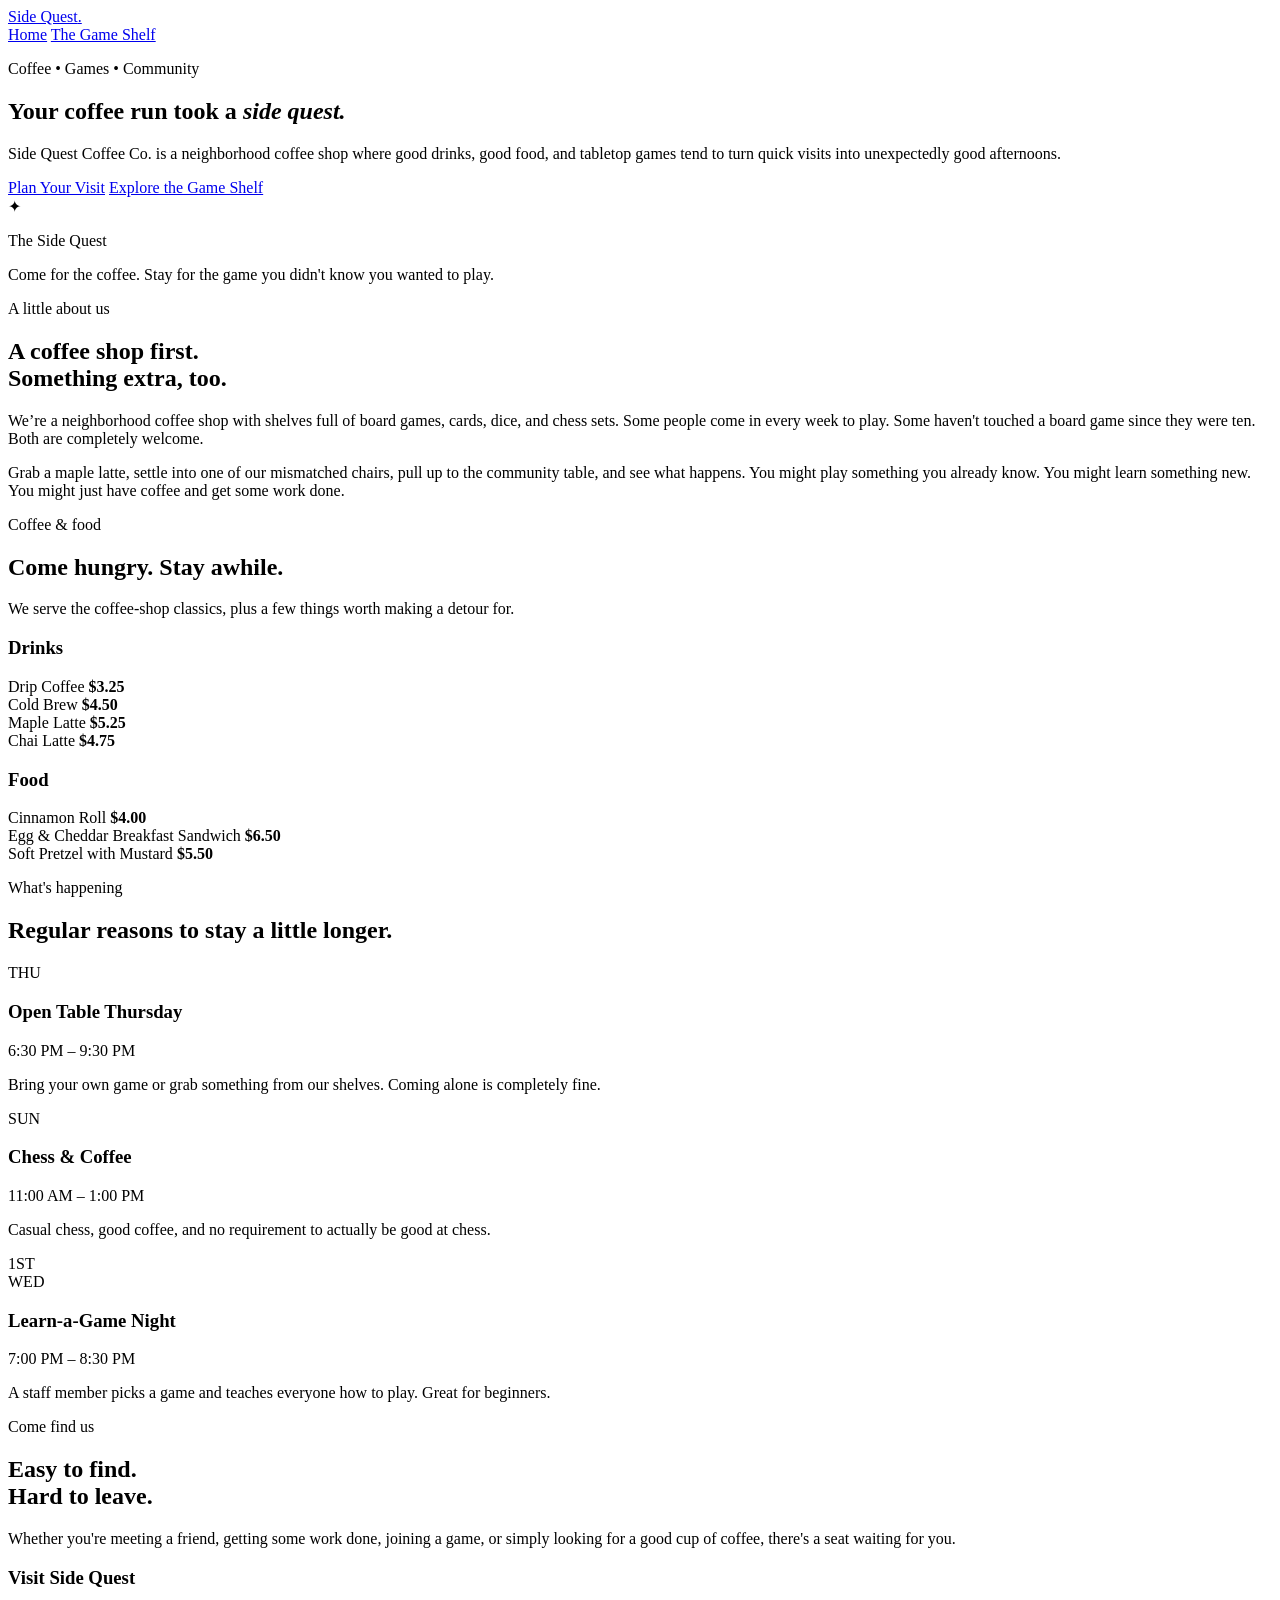
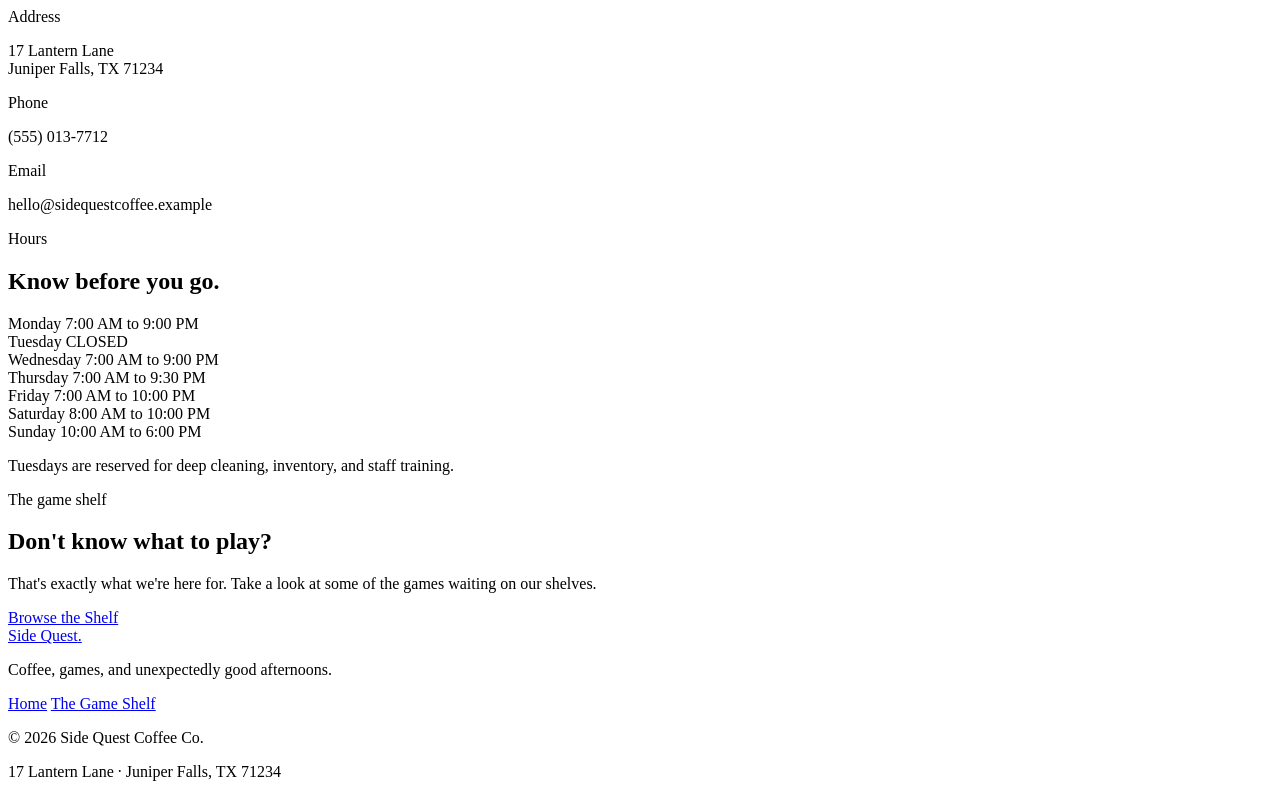
==== index.html @ e9220dfe "Create index.html" ====
<!DOCTYPE html>
<html lang="en">
<head>
    <meta charset="UTF-8">
    <meta name="viewport" content="width=device-width, initial-scale=1.0">
    <title>Side Quest Coffee Co. | Coffee, Games & Good Company</title>
    <link rel="stylesheet" href="style.css">
</head>

<body>

    <header class="site-header">
        <div class="nav-container">
            <a href="index.html" class="logo">Side Quest<span>.</span></a>

            <nav aria-label="Main navigation">
                <a href="index.html" class="active">Home</a>
                <a href="games.html">The Game Shelf</a>
            </nav>
        </div>
    </header>

    <main>

        <!-- Hero -->
        <section class="hero">
            <div class="hero-content">
                <p class="eyebrow">Coffee • Games • Community</p>

                <h1>Your coffee run took a <em>side quest.</em></h1>

                <p class="hero-text">
                    Side Quest Coffee Co. is a neighborhood coffee shop where
                    good drinks, good food, and tabletop games tend to turn
                    quick visits into unexpectedly good afternoons.
                </p>

                <div class="hero-buttons">
                    <a href="#visit" class="button button-primary">Plan Your Visit</a>
                    <a href="games.html" class="button button-secondary">Explore the Game Shelf</a>
                </div>
            </div>

            <div class="hero-card">
                <div class="dice-symbol">✦</div>
                <p class="card-label">The Side Quest</p>
                <p>
                    Come for the coffee. Stay for the game you didn't know
                    you wanted to play.
                </p>
            </div>
        </section>


        <!-- About -->
        <section class="section about">
            <div class="section-heading">
                <p class="eyebrow">A little about us</p>
                <h2>A coffee shop first.<br>Something extra, too.</h2>
            </div>

            <div class="about-content">
                <p>
                    We’re a neighborhood coffee shop with shelves full of
                    board games, cards, dice, and chess sets. Some people come
                    in every week to play. Some haven't touched a board game
                    since they were ten. Both are completely welcome.
                </p>

                <p>
                    Grab a maple latte, settle into one of our mismatched
                    chairs, pull up to the community table, and see what
                    happens. You might play something you already know. You
                    might learn something new. You might just have coffee and
                    get some work done.
                </p>
            </div>
        </section>


        <!-- Menu -->
        <section class="section menu-section">
            <div class="section-heading centered">
                <p class="eyebrow">Coffee & food</p>
                <h2>Come hungry. Stay awhile.</h2>
                <p>
                    We serve the coffee-shop classics, plus a few things worth
                    making a detour for.
                </p>
            </div>

            <div class="menu-grid">

                <div class="menu-card">
                    <h3>Drinks</h3>

                    <div class="menu-item">
                        <span>Drip Coffee</span>
                        <strong>$3.25</strong>
                    </div>

                    <div class="menu-item">
                        <span>Cold Brew</span>
                        <strong>$4.50</strong>
                    </div>

                    <div class="menu-item">
                        <span>Maple Latte</span>
                        <strong>$5.25</strong>
                    </div>

                    <div class="menu-item">
                        <span>Chai Latte</span>
                        <strong>$4.75</strong>
                    </div>
                </div>

                <div class="menu-card">
                    <h3>Food</h3>

                    <div class="menu-item">
                        <span>Cinnamon Roll</span>
                        <strong>$4.00</strong>
                    </div>

                    <div class="menu-item">
                        <span>Egg & Cheddar Breakfast Sandwich</span>
                        <strong>$6.50</strong>
                    </div>

                    <div class="menu-item">
                        <span>Soft Pretzel with Mustard</span>
                        <strong>$5.50</strong>
                    </div>
                </div>

            </div>
        </section>


        <!-- Events -->
        <section class="section events-section">
            <div class="section-heading">
                <p class="eyebrow">What's happening</p>
                <h2>Regular reasons to stay a little longer.</h2>
            </div>

            <div class="events-grid">

                <article class="event-card">
                    <div class="event-day">THU</div>

                    <div class="event-info">
                        <h3>Open Table Thursday</h3>
                        <p class="event-time">6:30 PM – 9:30 PM</p>
                        <p>
                            Bring your own game or grab something from our
                            shelves. Coming alone is completely fine.
                        </p>
                    </div>
                </article>

                <article class="event-card">
                    <div class="event-day">SUN</div>

                    <div class="event-info">
                        <h3>Chess & Coffee</h3>
                        <p class="event-time">11:00 AM – 1:00 PM</p>
                        <p>
                            Casual chess, good coffee, and no requirement to
                            actually be good at chess.
                        </p>
                    </div>
                </article>

                <article class="event-card">
                    <div class="event-day">1ST<br>WED</div>

                    <div class="event-info">
                        <h3>Learn-a-Game Night</h3>
                        <p class="event-time">7:00 PM – 8:30 PM</p>
                        <p>
                            A staff member picks a game and teaches everyone
                            how to play. Great for beginners.
                        </p>
                    </div>
                </article>

            </div>
        </section>


        <!-- Visit -->
        <section class="visit-section" id="visit">
            <div class="visit-container">

                <div class="visit-intro">
                    <p class="eyebrow">Come find us</p>
                    <h2>Easy to find.<br>Hard to leave.</h2>

                    <p>
                        Whether you're meeting a friend, getting some work
                        done, joining a game, or simply looking for a good cup
                        of coffee, there's a seat waiting for you.
                    </p>
                </div>

                <div class="contact-card">
                    <h3>Visit Side Quest</h3>

                    <div class="contact-detail">
                        <span class="detail-label">Address</span>
                        <p>17 Lantern Lane<br>Juniper Falls, TX 71234</p>
                    </div>

                    <div class="contact-detail">
                        <span class="detail-label">Phone</span>
                        <p>(555) 013-7712</p>
                    </div>

                    <div class="contact-detail">
                        <span class="detail-label">Email</span>
                        <p>hello@sidequestcoffee.example</p>
                    </div>
                </div>

            </div>
        </section>


        <!-- Hours -->
        <section class="section hours-section">
            <div class="section-heading centered">
                <p class="eyebrow">Hours</p>
                <h2>Know before you go.</h2>
            </div>

            <div class="hours-card">

                <div class="hours-row">
                    <span>Monday</span>
                    <span>7:00 AM to 9:00 PM</span>
                </div>

                <div class="hours-row closed">
                    <span>Tuesday</span>
                    <span>CLOSED</span>
                </div>

                <div class="hours-row">
                    <span>Wednesday</span>
                    <span>7:00 AM to 9:00 PM</span>
                </div>

                <div class="hours-row">
                    <span>Thursday</span>
                    <span>7:00 AM to 9:30 PM</span>
                </div>

                <div class="hours-row">
                    <span>Friday</span>
                    <span>7:00 AM to 10:00 PM</span>
                </div>

                <div class="hours-row">
                    <span>Saturday</span>
                    <span>8:00 AM to 10:00 PM</span>
                </div>

                <div class="hours-row">
                    <span>Sunday</span>
                    <span>10:00 AM to 6:00 PM</span>
                </div>

            </div>

            <p class="hours-note">
                Tuesdays are reserved for deep cleaning, inventory, and staff training.
            </p>
        </section>


        <!-- Game Shelf CTA -->
        <section class="game-cta">
            <div>
                <p class="eyebrow">The game shelf</p>
                <h2>Don't know what to play?</h2>
                <p>
                    That's exactly what we're here for. Take a look at some
                    of the games waiting on our shelves.
                </p>
            </div>

            <a href="games.html" class="button button-light">Browse the Shelf</a>
        </section>

    </main>


    <footer class="site-footer">
        <div class="footer-container">
            <div>
                <a href="index.html" class="footer-logo">Side Quest<span>.</span></a>
                <p>Coffee, games, and unexpectedly good afternoons.</p>
            </div>

            <div class="footer-nav">
                <a href="index.html">Home</a>
                <a href="games.html">The Game Shelf</a>
            </div>
        </div>

        <div class="footer-bottom">
            <p>© 2026 Side Quest Coffee Co.</p>
            <p>17 Lantern Lane · Juniper Falls, TX 71234</p>
        </div>
    </footer>

</body>
</html>
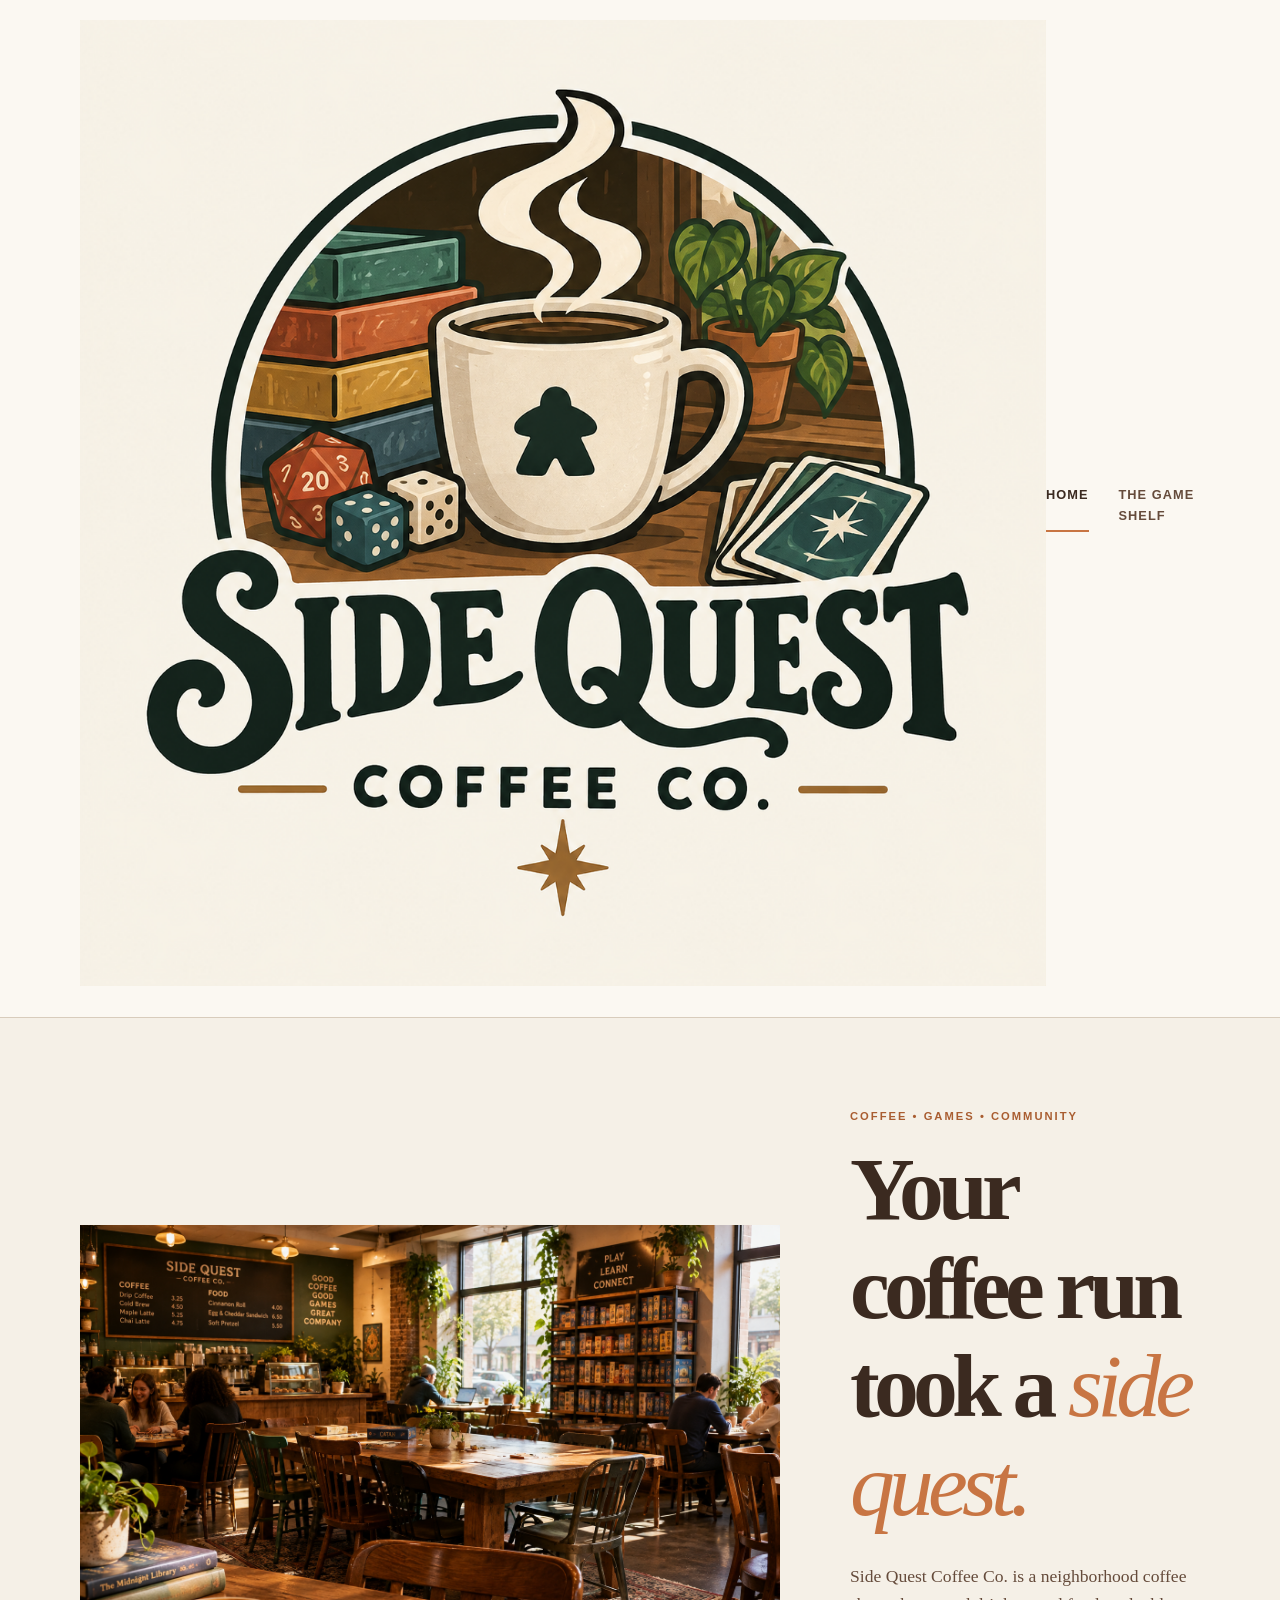
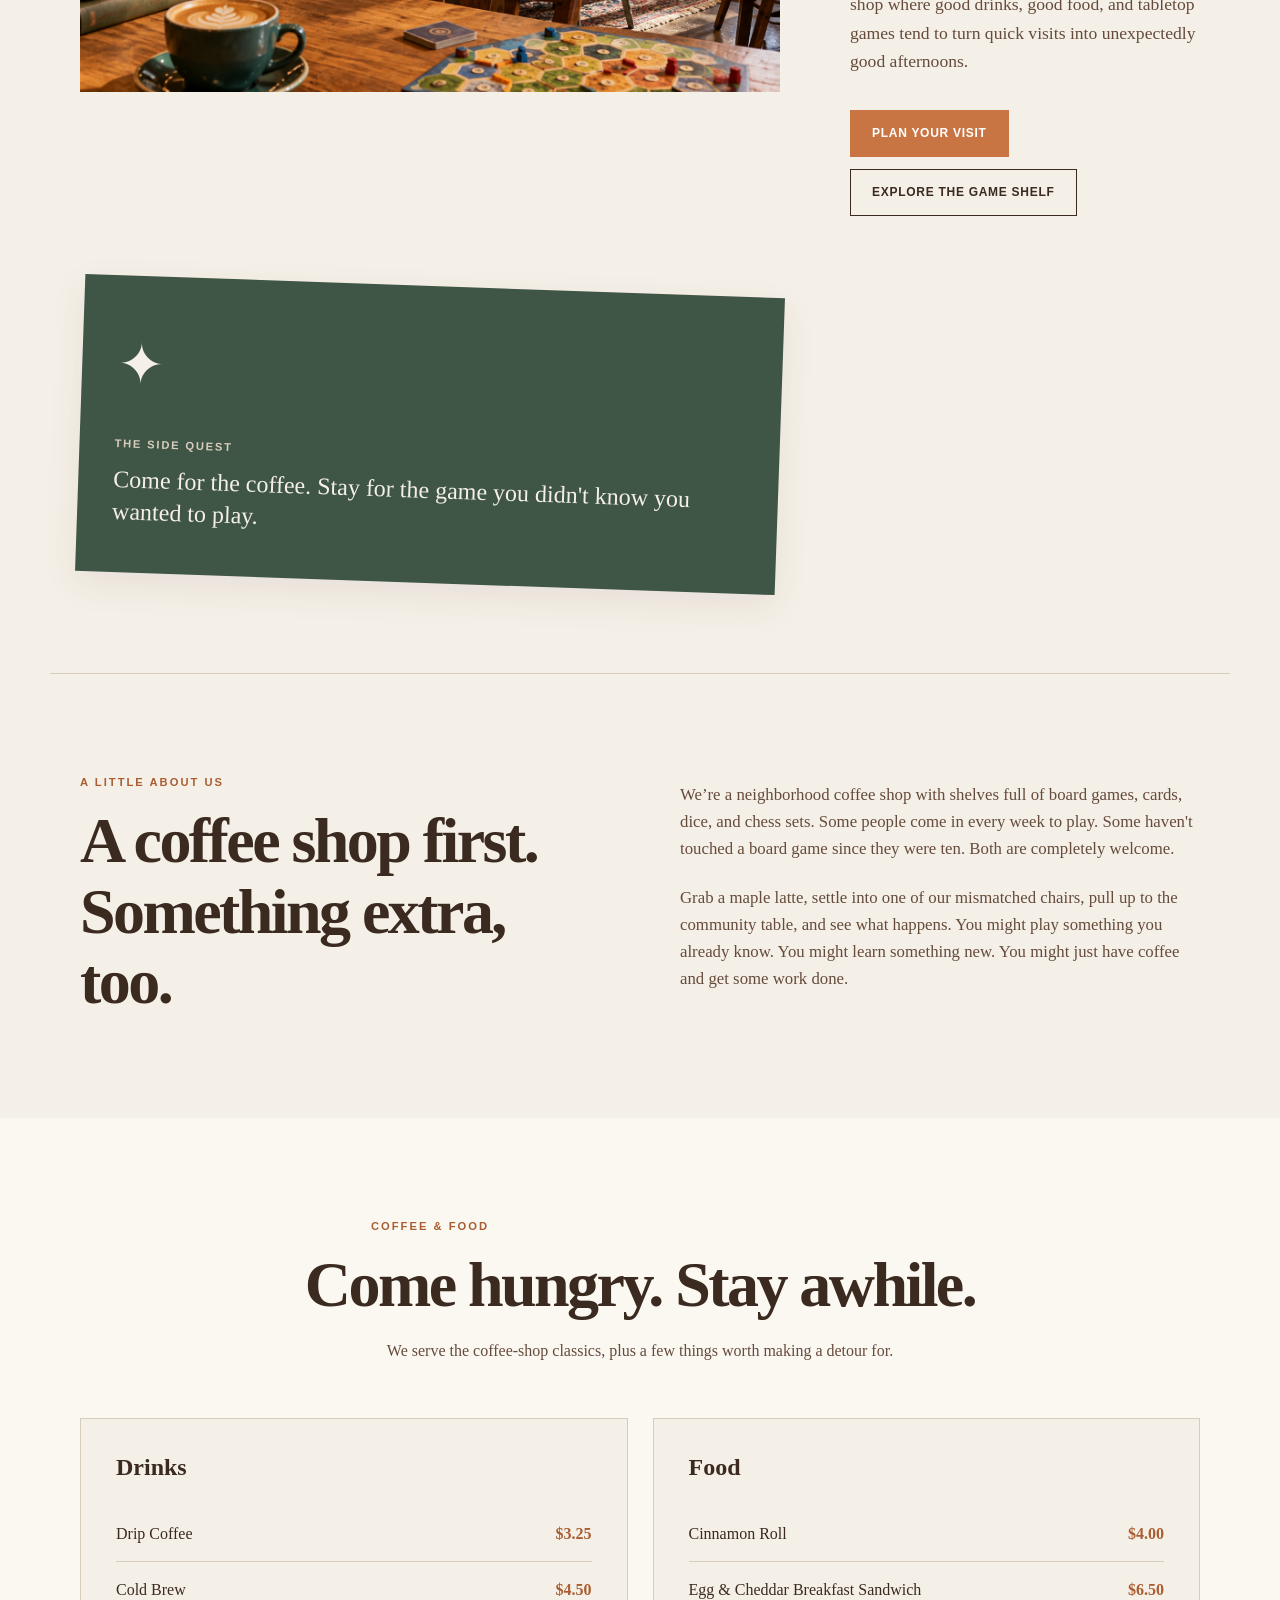
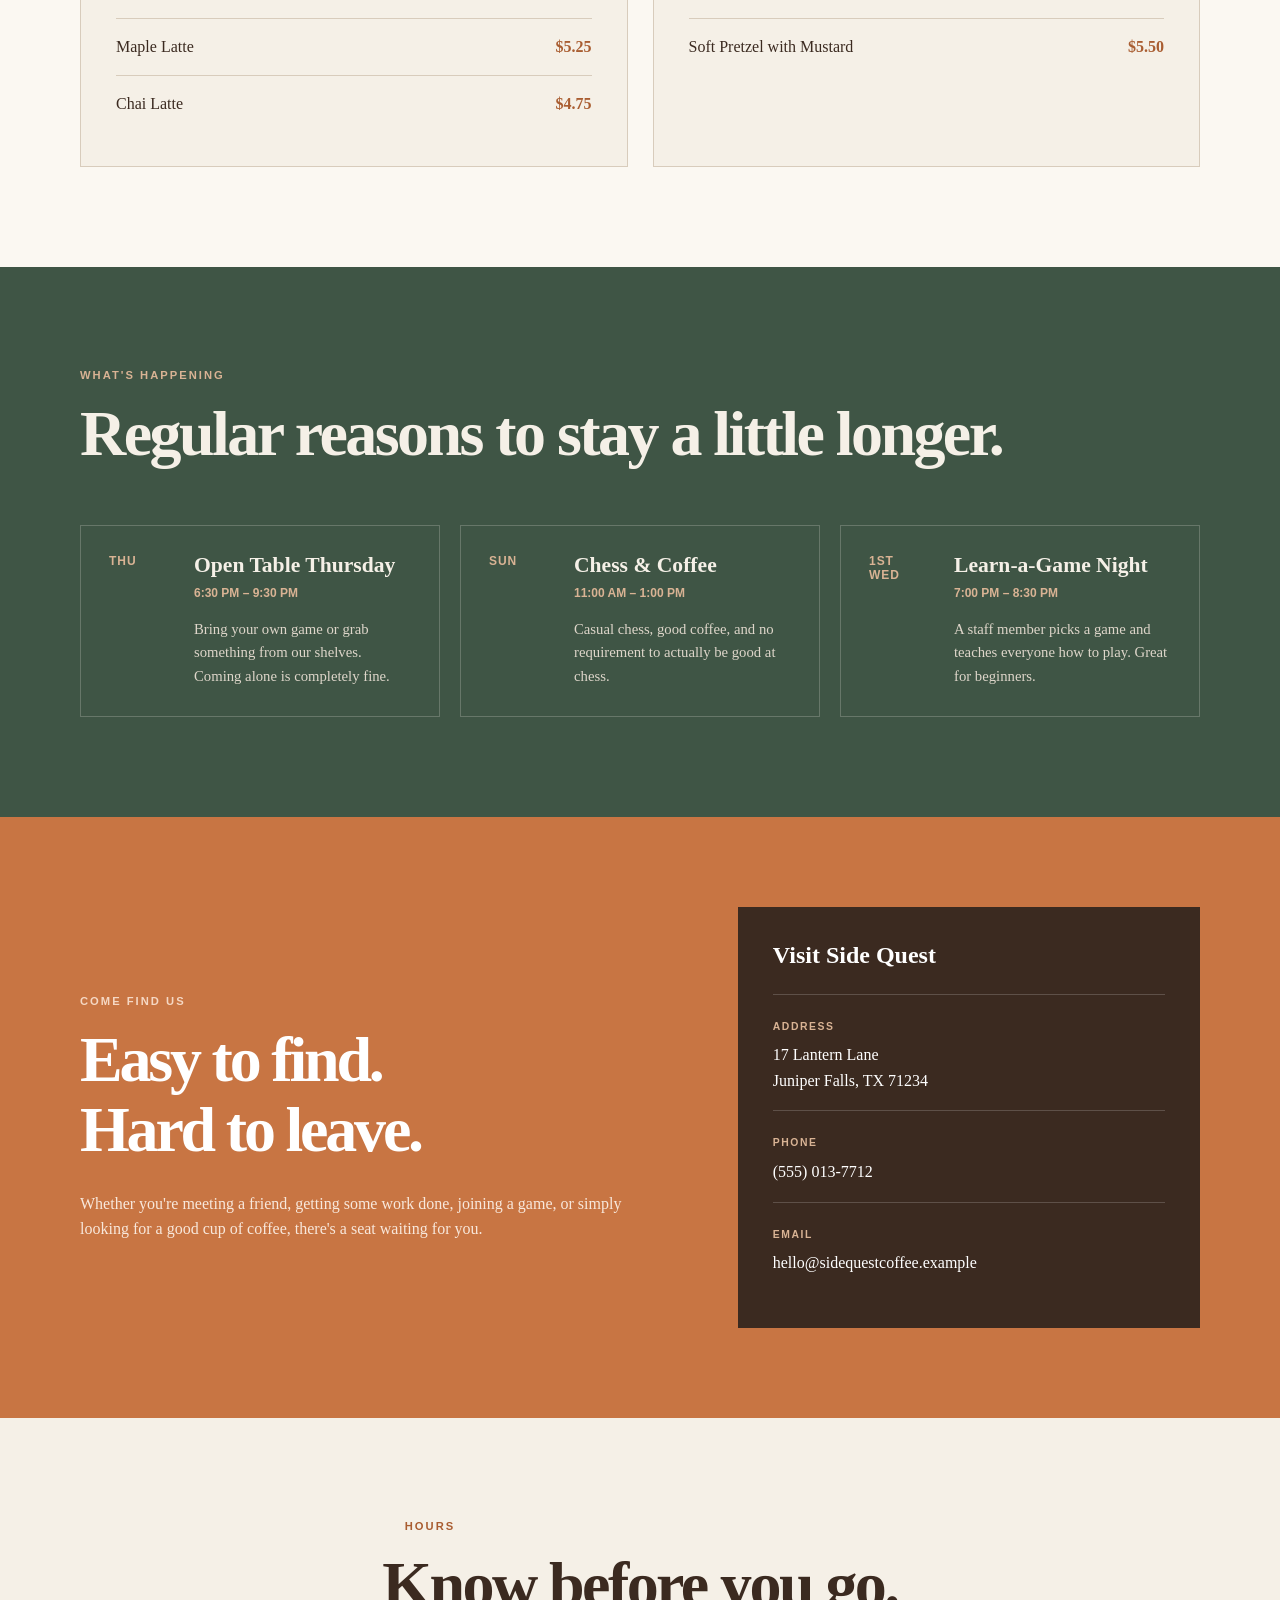
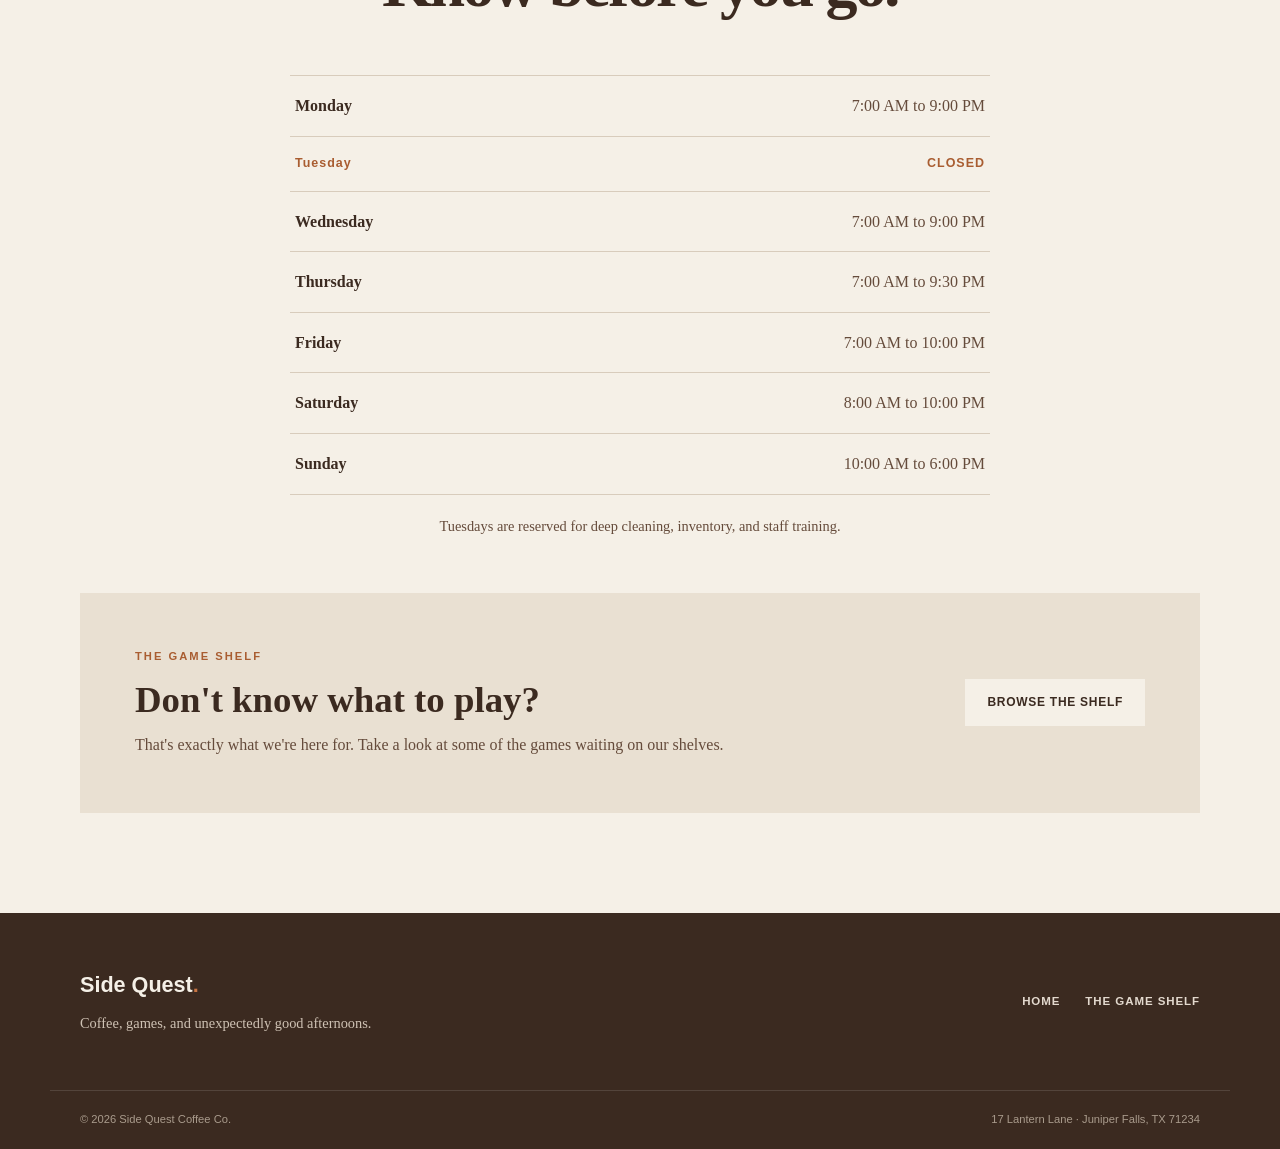
==== commit 54280f46: "Update index.html" ====
--- a/index.html
+++ b/index.html
@@ -11,7 +11,9 @@
 
     <header class="site-header">
         <div class="nav-container">
-            <a href="index.html" class="logo">Side Quest<span>.</span></a>
+            <a href="index.html" class="logo">
+    <img src="images/logo.png" alt="Side Quest Coffee Co. logo">
+            </a>
 
             <nav aria-label="Main navigation">
                 <a href="index.html" class="active">Home</a>
@@ -24,6 +26,10 @@
 
         <!-- Hero -->
         <section class="hero">
+            <div class="hero-image">
+        <img src="images/secod-image.png" alt="Interior of Side Quest Coffee Co. with coffee, tabletop games, plants, and a community table">
+            </div>
+            
             <div class="hero-content">
                 <p class="eyebrow">Coffee • Games • Community</p>
 
--- a/style.css
+++ b/style.css
@@ -0,0 +1,897 @@
+/* =========================================
+   SIDE QUEST COFFEE CO.
+   Shared Stylesheet
+   ========================================= */
+
+
+/* ---------- Base ---------- */
+
+:root {
+    --cream: #f5f0e7;
+    --cream-dark: #e9e0d2;
+    --paper: #fbf8f2;
+    --brown: #3b2a20;
+    --brown-light: #654b3b;
+    --green: #3f5545;
+    --green-dark: #2e4033;
+    --orange: #c87543;
+    --orange-dark: #a95d31;
+    --white: #ffffff;
+    --border: #d8ccbc;
+    --shadow: 0 12px 35px rgba(59, 42, 32, 0.08);
+}
+
+* {
+    box-sizing: border-box;
+    margin: 0;
+    padding: 0;
+}
+
+html {
+    scroll-behavior: smooth;
+}
+
+body {
+    background: var(--cream);
+    color: var(--brown);
+    font-family: Georgia, "Times New Roman", serif;
+    line-height: 1.6;
+}
+
+a {
+    color: inherit;
+    text-decoration: none;
+}
+
+img {
+    max-width: 100%;
+}
+
+h1,
+h2,
+h3 {
+    line-height: 1.1;
+}
+
+p {
+    max-width: 700px;
+}
+
+
+/* ---------- Header ---------- */
+
+.site-header {
+    background: var(--paper);
+    border-bottom: 1px solid var(--border);
+    position: relative;
+    z-index: 10;
+}
+
+.nav-container {
+    max-width: 1180px;
+    margin: 0 auto;
+    padding: 20px 30px;
+
+    display: flex;
+    justify-content: space-between;
+    align-items: center;
+}
+
+.logo {
+    font-family: Arial, Helvetica, sans-serif;
+    font-size: 1.45rem;
+    font-weight: 800;
+    letter-spacing: -0.04em;
+}
+
+.logo span,
+.footer-logo span {
+    color: var(--orange);
+}
+
+nav {
+    display: flex;
+    gap: 30px;
+}
+
+nav a {
+    font-family: Arial, Helvetica, sans-serif;
+    font-size: 0.8rem;
+    font-weight: 700;
+    letter-spacing: 0.08em;
+    text-transform: uppercase;
+    color: var(--brown-light);
+    padding-bottom: 4px;
+    border-bottom: 2px solid transparent;
+    transition: 0.2s ease;
+}
+
+nav a:hover,
+nav a.active {
+    color: var(--brown);
+    border-bottom-color: var(--orange);
+}
+
+
+/* ---------- General ---------- */
+
+.section {
+    max-width: 1180px;
+    margin: 0 auto;
+    padding: 100px 30px;
+}
+
+.eyebrow {
+    color: var(--orange-dark);
+    font-family: Arial, Helvetica, sans-serif;
+    font-size: 0.7rem;
+    font-weight: 800;
+    letter-spacing: 0.18em;
+    text-transform: uppercase;
+    margin-bottom: 14px;
+}
+
+.section-heading h2 {
+    font-size: clamp(2.2rem, 5vw, 4rem);
+    letter-spacing: -0.04em;
+}
+
+.section-heading.centered {
+    text-align: center;
+}
+
+.section-heading.centered > p:last-child {
+    margin: 18px auto 0;
+    color: var(--brown-light);
+}
+
+.button {
+    display: inline-block;
+    padding: 13px 21px;
+    border: 1px solid transparent;
+
+    font-family: Arial, Helvetica, sans-serif;
+    font-size: 0.75rem;
+    font-weight: 800;
+    letter-spacing: 0.06em;
+    text-transform: uppercase;
+
+    transition: 0.2s ease;
+}
+
+.button-primary {
+    background: var(--orange);
+    color: var(--white);
+}
+
+.button-primary:hover {
+    background: var(--orange-dark);
+    transform: translateY(-2px);
+}
+
+.button-secondary {
+    border-color: var(--brown);
+    background: transparent;
+}
+
+.button-secondary:hover {
+    background: var(--brown);
+    color: var(--white);
+}
+
+.button-light {
+    background: var(--cream);
+    color: var(--brown);
+}
+
+.button-light:hover {
+    background: var(--white);
+    transform: translateY(-2px);
+}
+
+
+/* ---------- Home Hero ---------- */
+
+.hero {
+    min-height: 650px;
+    padding: 90px 30px;
+
+    display: grid;
+    grid-template-columns: minmax(0, 1.5fr) minmax(280px, 0.75fr);
+    gap: 70px;
+    align-items: center;
+
+    max-width: 1180px;
+    margin: 0 auto;
+}
+
+.hero-content h1 {
+    max-width: 800px;
+    font-size: clamp(3.4rem, 7vw, 6.8rem);
+    letter-spacing: -0.065em;
+}
+
+.hero-content h1 em {
+    color: var(--orange);
+    font-weight: normal;
+}
+
+.hero-text {
+    margin-top: 28px;
+    max-width: 650px;
+    color: var(--brown-light);
+    font-size: 1.1rem;
+}
+
+.hero-buttons {
+    display: flex;
+    flex-wrap: wrap;
+    gap: 12px;
+    margin-top: 35px;
+}
+
+.hero-card {
+    padding: 45px 35px;
+    background: var(--green);
+    color: var(--cream);
+
+    box-shadow: var(--shadow);
+    transform: rotate(2deg);
+}
+
+.dice-symbol {
+    font-size: 3.5rem;
+    margin-bottom: 25px;
+}
+
+.card-label {
+    color: #d8cdbd;
+    font-family: Arial, Helvetica, sans-serif;
+    font-size: 0.7rem;
+    font-weight: 800;
+    letter-spacing: 0.16em;
+    text-transform: uppercase;
+    margin-bottom: 10px;
+}
+
+.hero-card p:last-child {
+    font-size: 1.5rem;
+    line-height: 1.35;
+}
+
+
+/* ---------- About ---------- */
+
+.about {
+    display: grid;
+    grid-template-columns: 1fr 1fr;
+    gap: 80px;
+    align-items: start;
+    border-top: 1px solid var(--border);
+}
+
+.about-content {
+    padding-top: 8px;
+}
+
+.about-content p {
+    color: var(--brown-light);
+    font-size: 1.05rem;
+}
+
+.about-content p + p {
+    margin-top: 22px;
+}
+
+
+/* ---------- Menu ---------- */
+
+.menu-section {
+    max-width: none;
+    background: var(--paper);
+}
+
+.menu-section > * {
+    max-width: 1120px;
+    margin-left: auto;
+    margin-right: auto;
+}
+
+.menu-grid {
+    display: grid;
+    grid-template-columns: repeat(2, 1fr);
+    gap: 25px;
+    margin-top: 55px;
+}
+
+.menu-card {
+    padding: 35px;
+    border: 1px solid var(--border);
+    background: var(--cream);
+}
+
+.menu-card h3 {
+    font-size: 1.5rem;
+    margin-bottom: 25px;
+}
+
+.menu-item {
+    display: flex;
+    justify-content: space-between;
+    gap: 20px;
+    padding: 15px 0;
+    border-bottom: 1px solid var(--border);
+}
+
+.menu-item:last-child {
+    border-bottom: 0;
+}
+
+.menu-item strong {
+    white-space: nowrap;
+    color: var(--orange-dark);
+}
+
+
+/* ---------- Events ---------- */
+
+.events-section {
+    max-width: none;
+    background: var(--green);
+    color: var(--cream);
+
+    display: block;
+}
+
+.events-section .section-heading,
+.events-grid {
+    max-width: 1120px;
+    margin-left: auto;
+    margin-right: auto;
+}
+
+.events-section .eyebrow {
+    color: #d9b394;
+}
+
+.events-grid {
+    display: grid;
+    grid-template-columns: repeat(3, 1fr);
+    gap: 20px;
+    margin-top: 55px;
+}
+
+.event-card {
+    display: grid;
+    grid-template-columns: 65px 1fr;
+    gap: 20px;
+
+    padding: 28px;
+    border: 1px solid rgba(245, 240, 231, 0.22);
+}
+
+.event-day {
+    color: #d9b394;
+    font-family: Arial, Helvetica, sans-serif;
+    font-size: 0.75rem;
+    font-weight: 800;
+    letter-spacing: 0.08em;
+    line-height: 1.2;
+}
+
+.event-info h3 {
+    font-size: 1.35rem;
+}
+
+.event-time {
+    margin-top: 7px;
+    color: #d9b394;
+    font-family: Arial, Helvetica, sans-serif;
+    font-size: 0.75rem;
+    font-weight: 700;
+}
+
+.event-info > p:last-child {
+    margin-top: 14px;
+    color: #ded6ca;
+    font-size: 0.92rem;
+}
+
+
+/* ---------- Visit ---------- */
+
+.visit-section {
+    background: var(--orange);
+    color: var(--white);
+}
+
+.visit-container {
+    max-width: 1180px;
+    margin: 0 auto;
+    padding: 90px 30px;
+
+    display: grid;
+    grid-template-columns: 1fr 0.8fr;
+    gap: 80px;
+    align-items: center;
+}
+
+.visit-intro .eyebrow {
+    color: #f5d8c4;
+}
+
+.visit-intro h2 {
+    font-size: clamp(2.5rem, 5vw, 4.5rem);
+    letter-spacing: -0.05em;
+}
+
+.visit-intro > p:last-child {
+    margin-top: 25px;
+    color: #f8e8dc;
+}
+
+.contact-card {
+    padding: 35px;
+    background: var(--brown);
+}
+
+.contact-card h3 {
+    margin-bottom: 25px;
+    font-size: 1.5rem;
+}
+
+.contact-detail {
+    padding: 17px 0;
+    border-top: 1px solid rgba(255, 255, 255, 0.18);
+}
+
+.detail-label {
+    color: #d9b394;
+    font-family: Arial, Helvetica, sans-serif;
+    font-size: 0.65rem;
+    font-weight: 800;
+    letter-spacing: 0.15em;
+    text-transform: uppercase;
+}
+
+.contact-detail p {
+    margin-top: 5px;
+}
+
+
+/* ---------- Hours ---------- */
+
+.hours-section {
+    padding-bottom: 55px;
+}
+
+.hours-card {
+    max-width: 700px;
+    margin: 55px auto 0;
+    border-top: 1px solid var(--border);
+}
+
+.hours-row {
+    display: flex;
+    justify-content: space-between;
+    gap: 20px;
+
+    padding: 17px 5px;
+    border-bottom: 1px solid var(--border);
+}
+
+.hours-row span:first-child {
+    font-weight: 700;
+}
+
+.hours-row span:last-child {
+    color: var(--brown-light);
+}
+
+.hours-row.closed span {
+    color: var(--orange-dark);
+    font-family: Arial, Helvetica, sans-serif;
+    font-size: 0.78rem;
+    font-weight: 800;
+    letter-spacing: 0.08em;
+}
+
+.hours-note {
+    margin: 20px auto 0;
+    text-align: center;
+    color: var(--brown-light);
+    font-size: 0.9rem;
+}
+
+
+/* ---------- Game CTA ---------- */
+
+.game-cta {
+    max-width: 1120px;
+    margin: 0 auto 100px;
+    padding: 55px;
+
+    display: flex;
+    justify-content: space-between;
+    align-items: center;
+    gap: 40px;
+
+    background: var(--cream-dark);
+}
+
+.game-cta h2 {
+    font-size: 2.3rem;
+    margin-bottom: 12px;
+}
+
+.game-cta p:last-child {
+    color: var(--brown-light);
+}
+
+
+/* ---------- Page Hero ---------- */
+
+.page-hero {
+    background: var(--green);
+    color: var(--cream);
+}
+
+.page-hero-content {
+    max-width: 1180px;
+    margin: 0 auto;
+    padding: 100px 30px 110px;
+}
+
+.page-hero .eyebrow {
+    color: #d9b394;
+}
+
+.page-hero h1 {
+    max-width: 900px;
+    font-size: clamp(3.5rem, 8vw, 7rem);
+    letter-spacing: -0.065em;
+}
+
+.page-hero-content > p:last-child {
+    max-width: 650px;
+    margin-top: 30px;
+    color: #ded6ca;
+    font-size: 1.05rem;
+}
+
+
+/* ---------- Shelf Intro ---------- */
+
+.shelf-intro {
+    display: grid;
+    grid-template-columns: 1fr 1fr;
+    gap: 80px;
+}
+
+.intro-copy {
+    color: var(--brown-light);
+    font-size: 1.05rem;
+}
+
+.intro-copy p + p {
+    margin-top: 20px;
+}
+
+
+/* ---------- Games ---------- */
+
+.games-section {
+    max-width: 1180px;
+    margin: 0 auto;
+    padding: 0 30px 100px;
+}
+
+.games-grid {
+    display: grid;
+    grid-template-columns: repeat(2, 1fr);
+    gap: 20px;
+}
+
+.game-card {
+    position: relative;
+    min-height: 250px;
+
+    display: flex;
+    background: var(--paper);
+    border: 1px solid var(--border);
+
+    transition: 0.2s ease;
+}
+
+.game-card:hover {
+    transform: translateY(-4px);
+    box-shadow: var(--shadow);
+}
+
+.game-number {
+    width: 75px;
+    padding: 25px 18px;
+
+    background: var(--orange);
+    color: var(--white);
+
+    font-family: Arial, Helvetica, sans-serif;
+    font-size: 0.75rem;
+    font-weight: 800;
+    letter-spacing: 0.08em;
+}
+
+.game-card-content {
+    flex: 1;
+    padding: 30px;
+}
+
+.game-card-content h2 {
+    font-size: 2rem;
+    letter-spacing: -0.03em;
+}
+
+.game-details {
+    margin-top: 45px;
+    display: grid;
+    grid-template-columns: 1fr 1.5fr;
+    gap: 20px;
+}
+
+.game-details div {
+    display: flex;
+    flex-direction: column;
+}
+
+.game-details span {
+    color: var(--brown-light);
+    font-family: Arial, Helvetica, sans-serif;
+    font-size: 0.63rem;
+    font-weight: 800;
+    letter-spacing: 0.1em;
+    text-transform: uppercase;
+}
+
+.game-details strong {
+    margin-top: 5px;
+    font-size: 0.95rem;
+}
+
+
+/* ---------- Beginner Section ---------- */
+
+.beginner-section {
+    background: var(--cream-dark);
+}
+
+.beginner-content {
+    max-width: 760px;
+    margin: 0 auto;
+    padding: 100px 30px;
+    text-align: center;
+}
+
+.beginner-content h2 {
+    font-size: clamp(2.3rem, 5vw, 4rem);
+    letter-spacing: -0.05em;
+}
+
+.beginner-content > p:not(.eyebrow) {
+    margin: 25px auto 0;
+    color: var(--brown-light);
+}
+
+.beginner-content .button {
+    margin-top: 30px;
+}
+
+
+/* ---------- Footer ---------- */
+
+.site-footer {
+    background: var(--brown);
+    color: var(--cream);
+}
+
+.footer-container {
+    max-width: 1180px;
+    margin: 0 auto;
+    padding: 55px 30px;
+
+    display: flex;
+    justify-content: space-between;
+    gap: 40px;
+}
+
+.footer-logo {
+    font-family: Arial, Helvetica, sans-serif;
+    font-size: 1.35rem;
+    font-weight: 800;
+}
+
+.footer-container p {
+    margin-top: 10px;
+    color: #cfc2b4;
+    font-size: 0.9rem;
+}
+
+.footer-nav {
+    display: flex;
+    gap: 25px;
+    align-items: center;
+}
+
+.footer-nav a {
+    color: #e3d9ce;
+    font-family: Arial, Helvetica, sans-serif;
+    font-size: 0.72rem;
+    font-weight: 700;
+    letter-spacing: 0.08em;
+    text-transform: uppercase;
+}
+
+.footer-nav a:hover {
+    color: var(--white);
+}
+
+.footer-bottom {
+    max-width: 1180px;
+    margin: 0 auto;
+    padding: 20px 30px;
+
+    display: flex;
+    justify-content: space-between;
+    gap: 20px;
+
+    border-top: 1px solid rgba(255, 255, 255, 0.12);
+
+    color: #a99b8c;
+    font-family: Arial, Helvetica, sans-serif;
+    font-size: 0.7rem;
+}
+
+.footer-bottom p {
+    margin: 0;
+}
+
+
+/* ---------- Responsive ---------- */
+
+@media (max-width: 850px) {
+
+    .hero {
+        grid-template-columns: 1fr;
+        gap: 55px;
+        padding-top: 70px;
+    }
+
+    .hero-card {
+        max-width: 500px;
+        transform: none;
+    }
+
+    .about,
+    .shelf-intro {
+        grid-template-columns: 1fr;
+        gap: 35px;
+    }
+
+    .events-grid {
+        grid-template-columns: 1fr;
+    }
+
+    .visit-container {
+        grid-template-columns: 1fr;
+        gap: 45px;
+    }
+
+    .games-grid {
+        grid-template-columns: 1fr;
+    }
+
+    .game-cta {
+        margin-left: 30px;
+        margin-right: 30px;
+        flex-direction: column;
+        align-items: flex-start;
+    }
+}
+
+
+@media (max-width: 600px) {
+
+    .nav-container {
+        padding: 18px 20px;
+        flex-direction: column;
+        gap: 15px;
+    }
+
+    nav {
+        gap: 20px;
+    }
+
+    .hero,
+    .section,
+    .page-hero-content,
+    .games-section {
+        padding-left: 20px;
+        padding-right: 20px;
+    }
+
+    .hero {
+        padding-top: 60px;
+        padding-bottom: 60px;
+    }
+
+    .hero-content h1 {
+        font-size: 3.3rem;
+    }
+
+    .hero-buttons {
+        flex-direction: column;
+        align-items: stretch;
+    }
+
+    .button {
+        text-align: center;
+    }
+
+    .menu-grid {
+        grid-template-columns: 1fr;
+    }
+
+    .event-card {
+        grid-template-columns: 55px 1fr;
+    }
+
+    .visit-container {
+        padding-left: 20px;
+        padding-right: 20px;
+    }
+
+    .hours-row {
+        font-size: 0.9rem;
+    }
+
+    .game-cta {
+        margin-left: 20px;
+        margin-right: 20px;
+        padding: 35px 25px;
+    }
+
+    .game-card {
+        min-height: 0;
+    }
+
+    .game-number {
+        width: 55px;
+    }
+
+    .game-card-content {
+        padding: 25px 20px;
+    }
+
+    .game-card-content h2 {
+        font-size: 1.6rem;
+    }
+
+    .game-details {
+        margin-top: 30px;
+        grid-template-columns: 1fr;
+        gap: 15px;
+    }
+
+    .footer-container,
+    .footer-bottom {
+        flex-direction: column;
+    }
+
+    .footer-nav {
+        flex-direction: column;
+        align-items: flex-start;
+    }
+
+    .footer-bottom {
+        gap: 5px;
+    }
+}
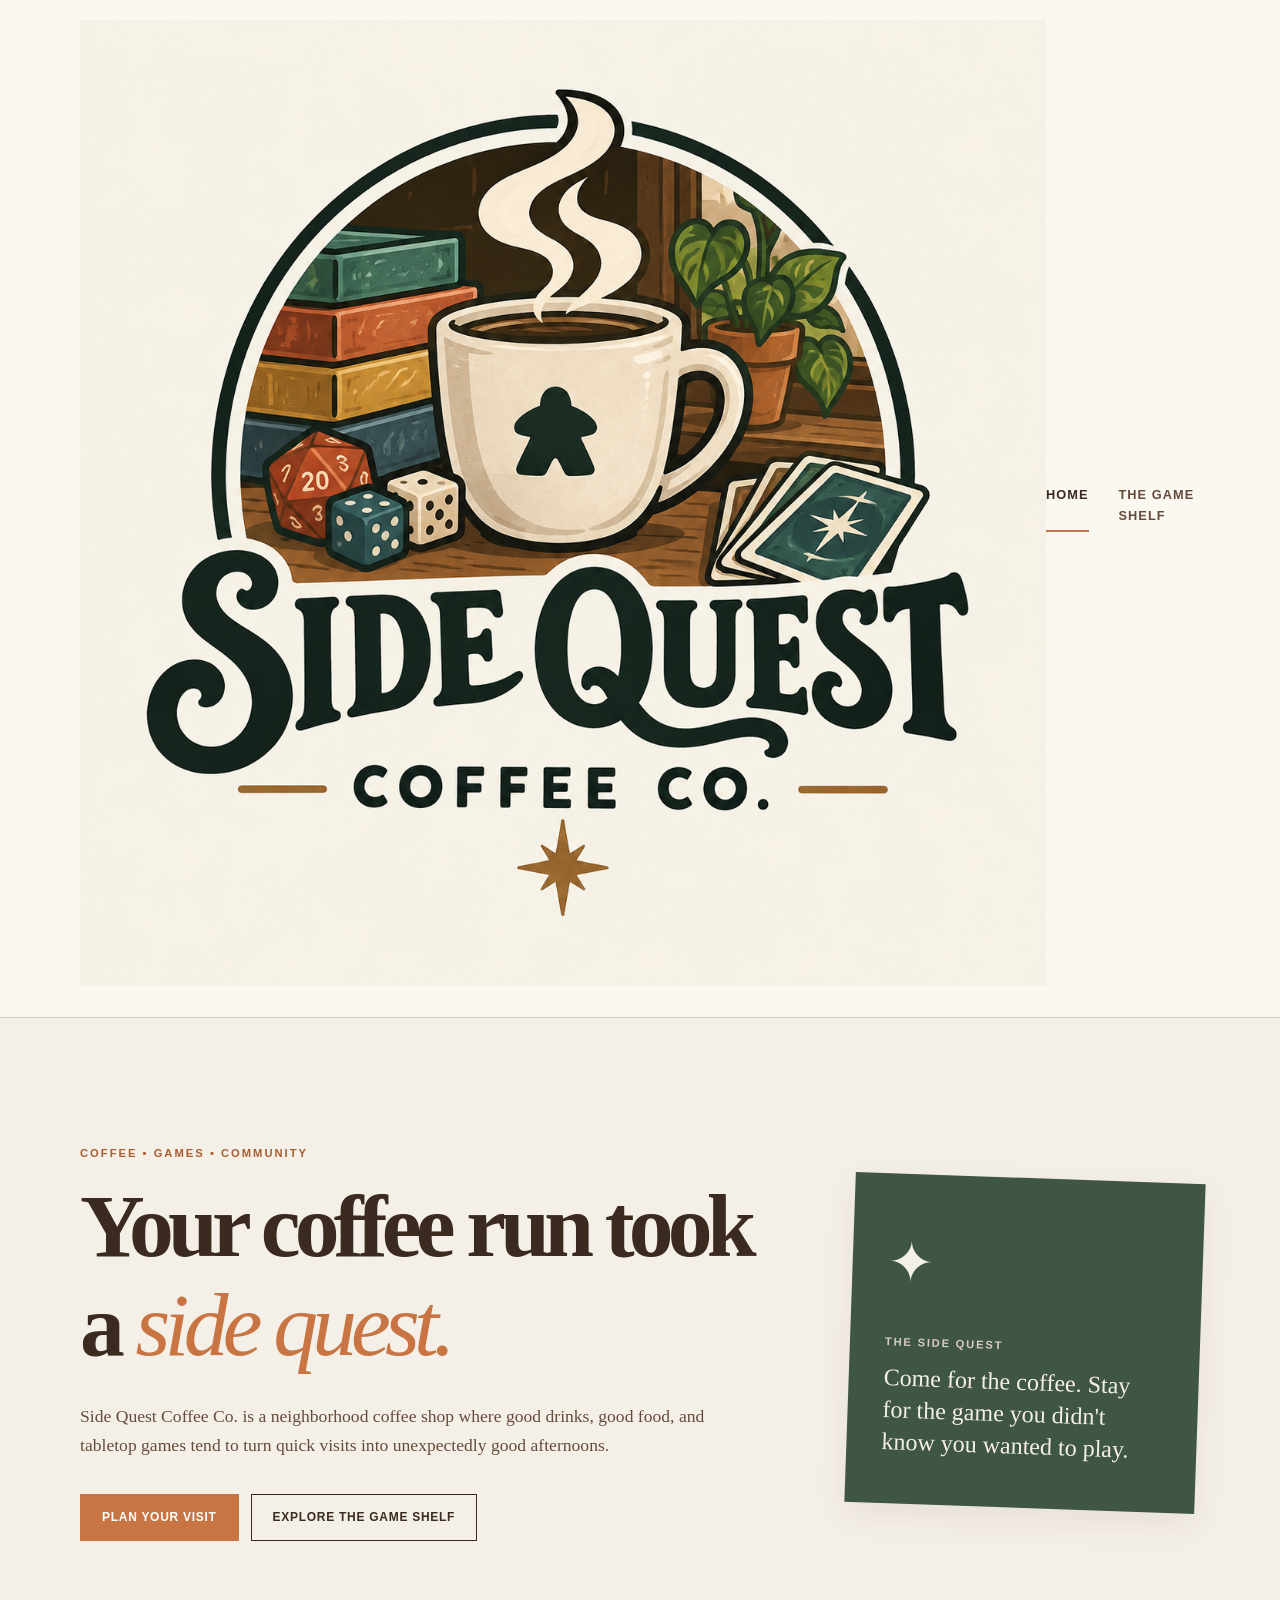
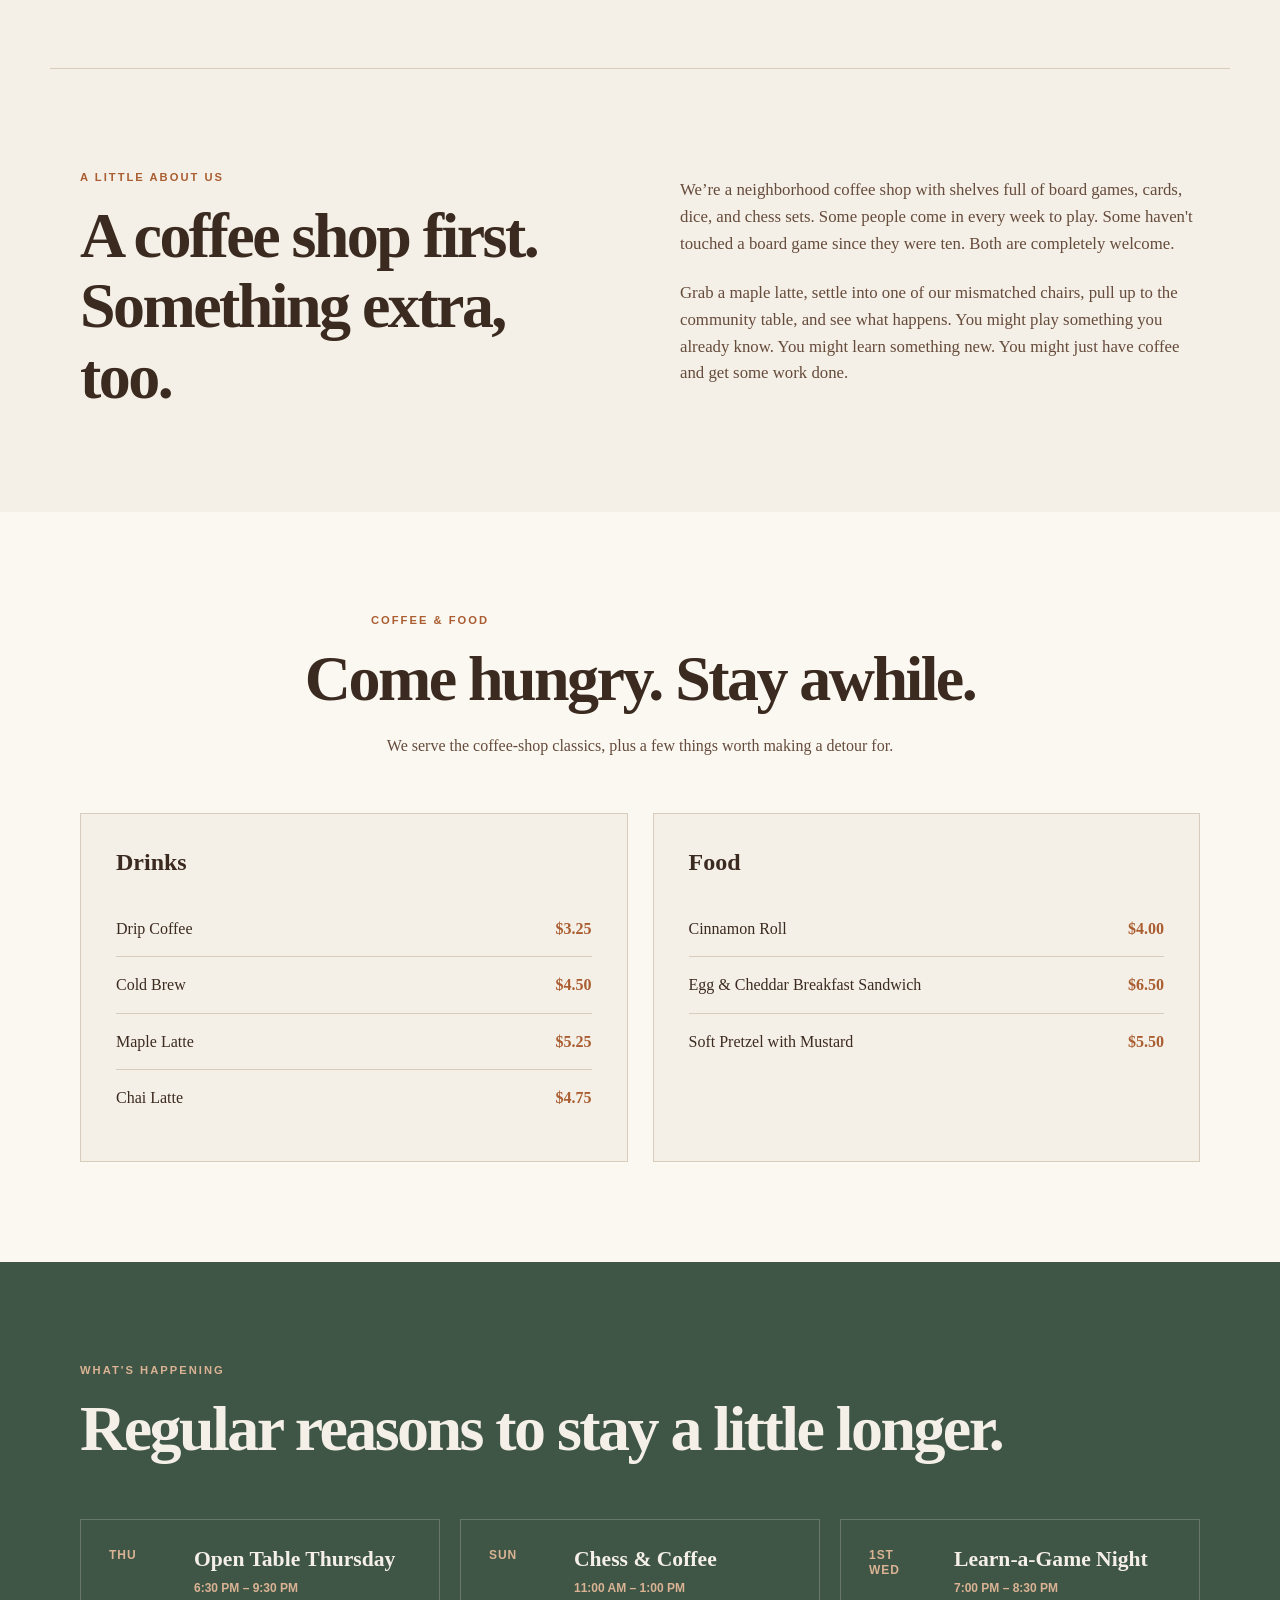
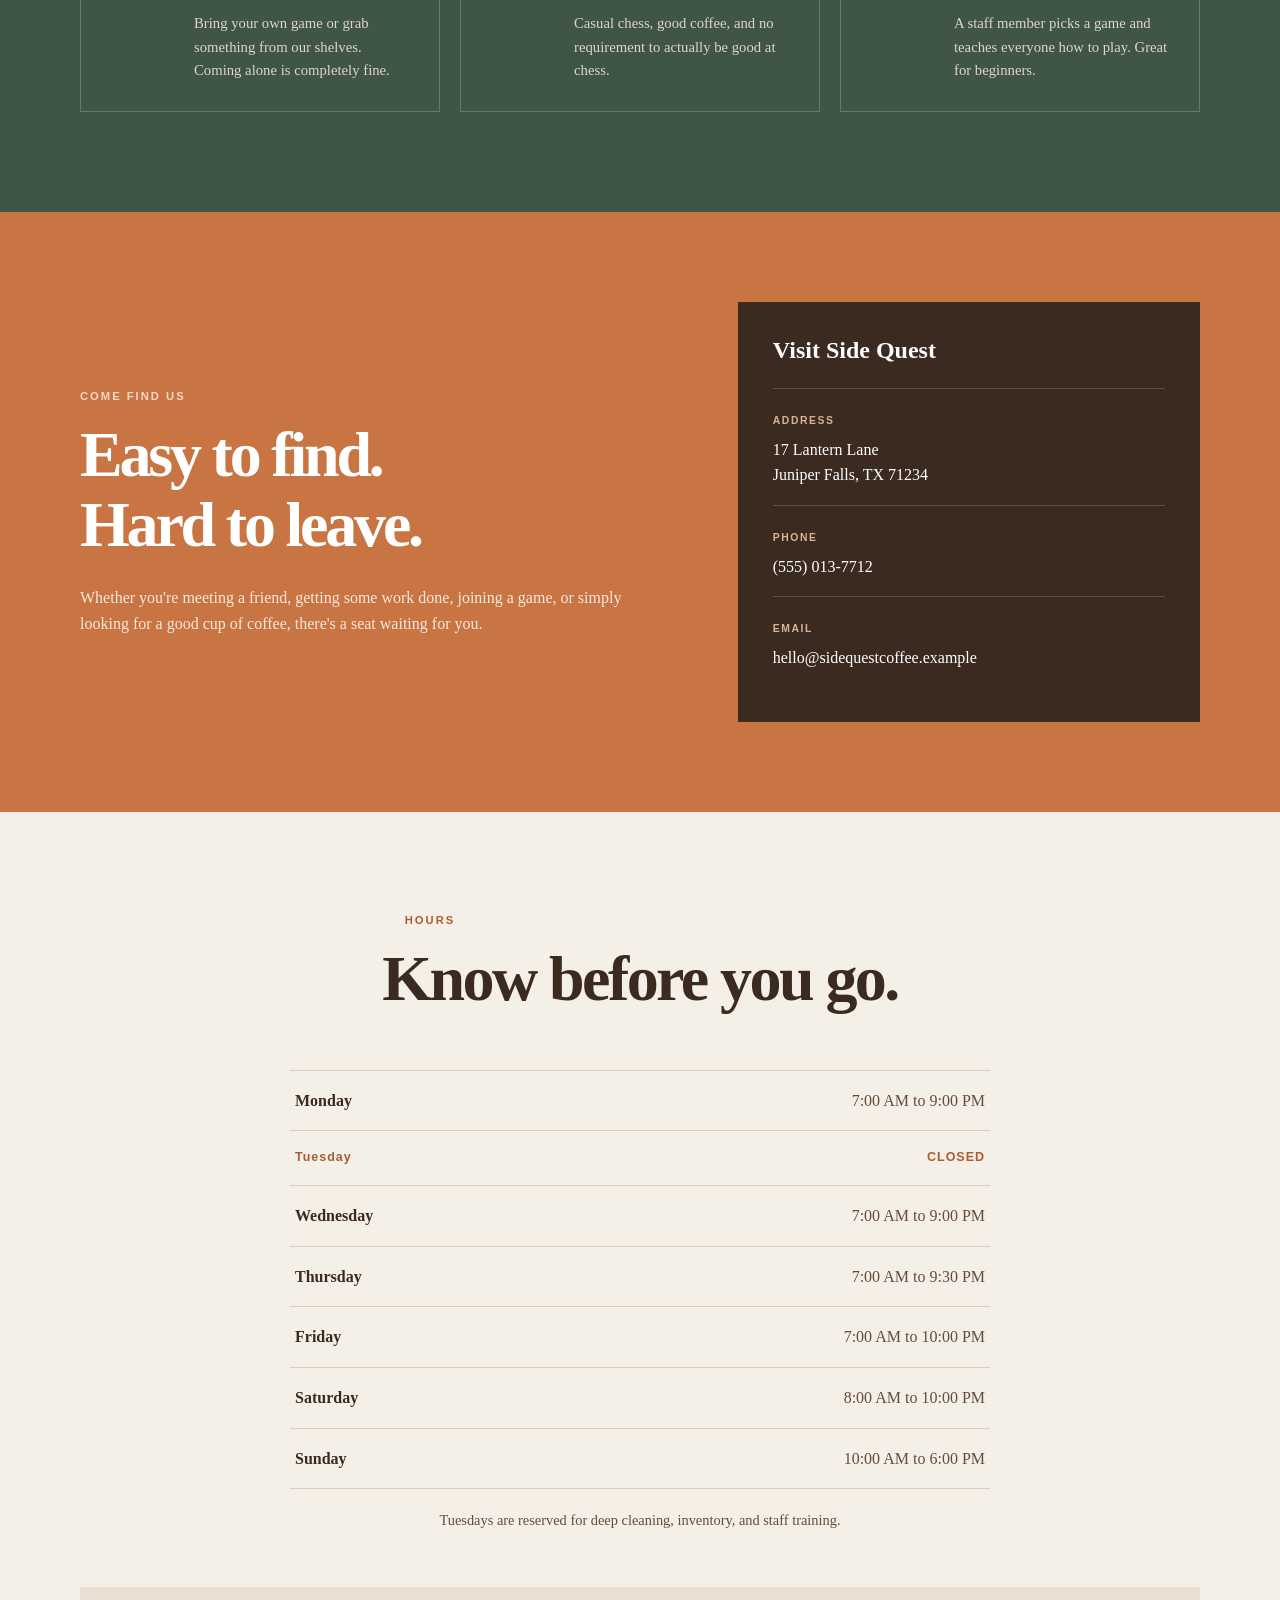
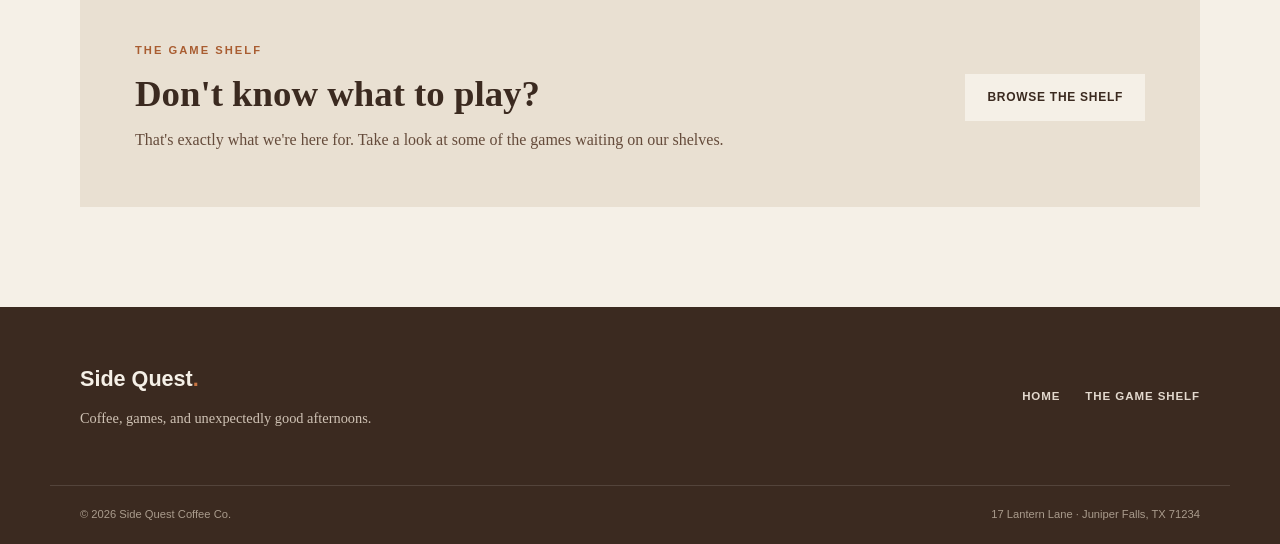
==== commit 48e49cd2: "Update index.html" ====
--- a/index.html
+++ b/index.html
@@ -26,9 +26,7 @@
 
         <!-- Hero -->
         <section class="hero">
-            <div class="hero-image">
-        <img src="images/secod-image.png" alt="Interior of Side Quest Coffee Co. with coffee, tabletop games, plants, and a community table">
-            </div>
+       
             
             <div class="hero-content">
                 <p class="eyebrow">Coffee • Games • Community</p>
--- a/style.css
+++ b/style.css
@@ -191,6 +191,15 @@
 
 
 /* ---------- Home Hero ---------- */
+.hero-image {
+    display: none;
+}
+
+.hero-image img {
+    width: 100%;
+    height: 100%;
+    object-fit: cover;
+}
 
 .hero {
     min-height: 650px;
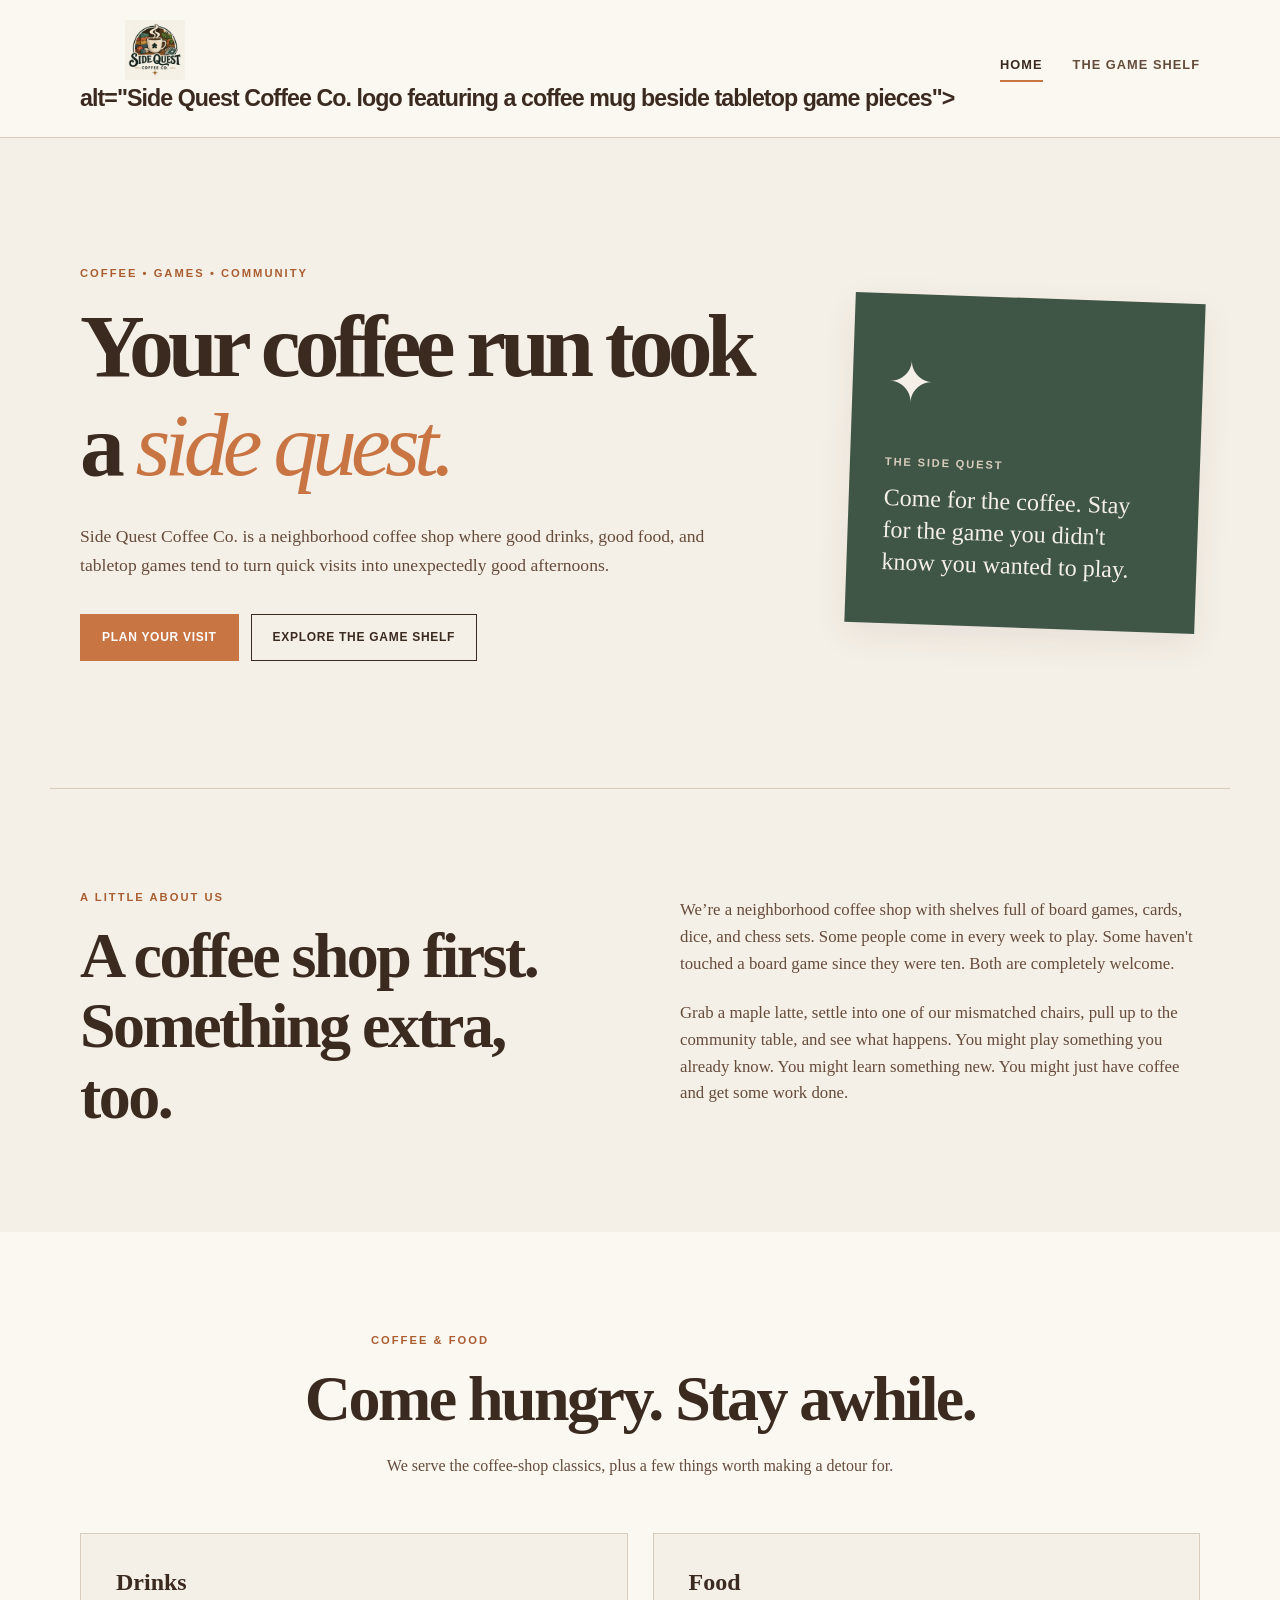
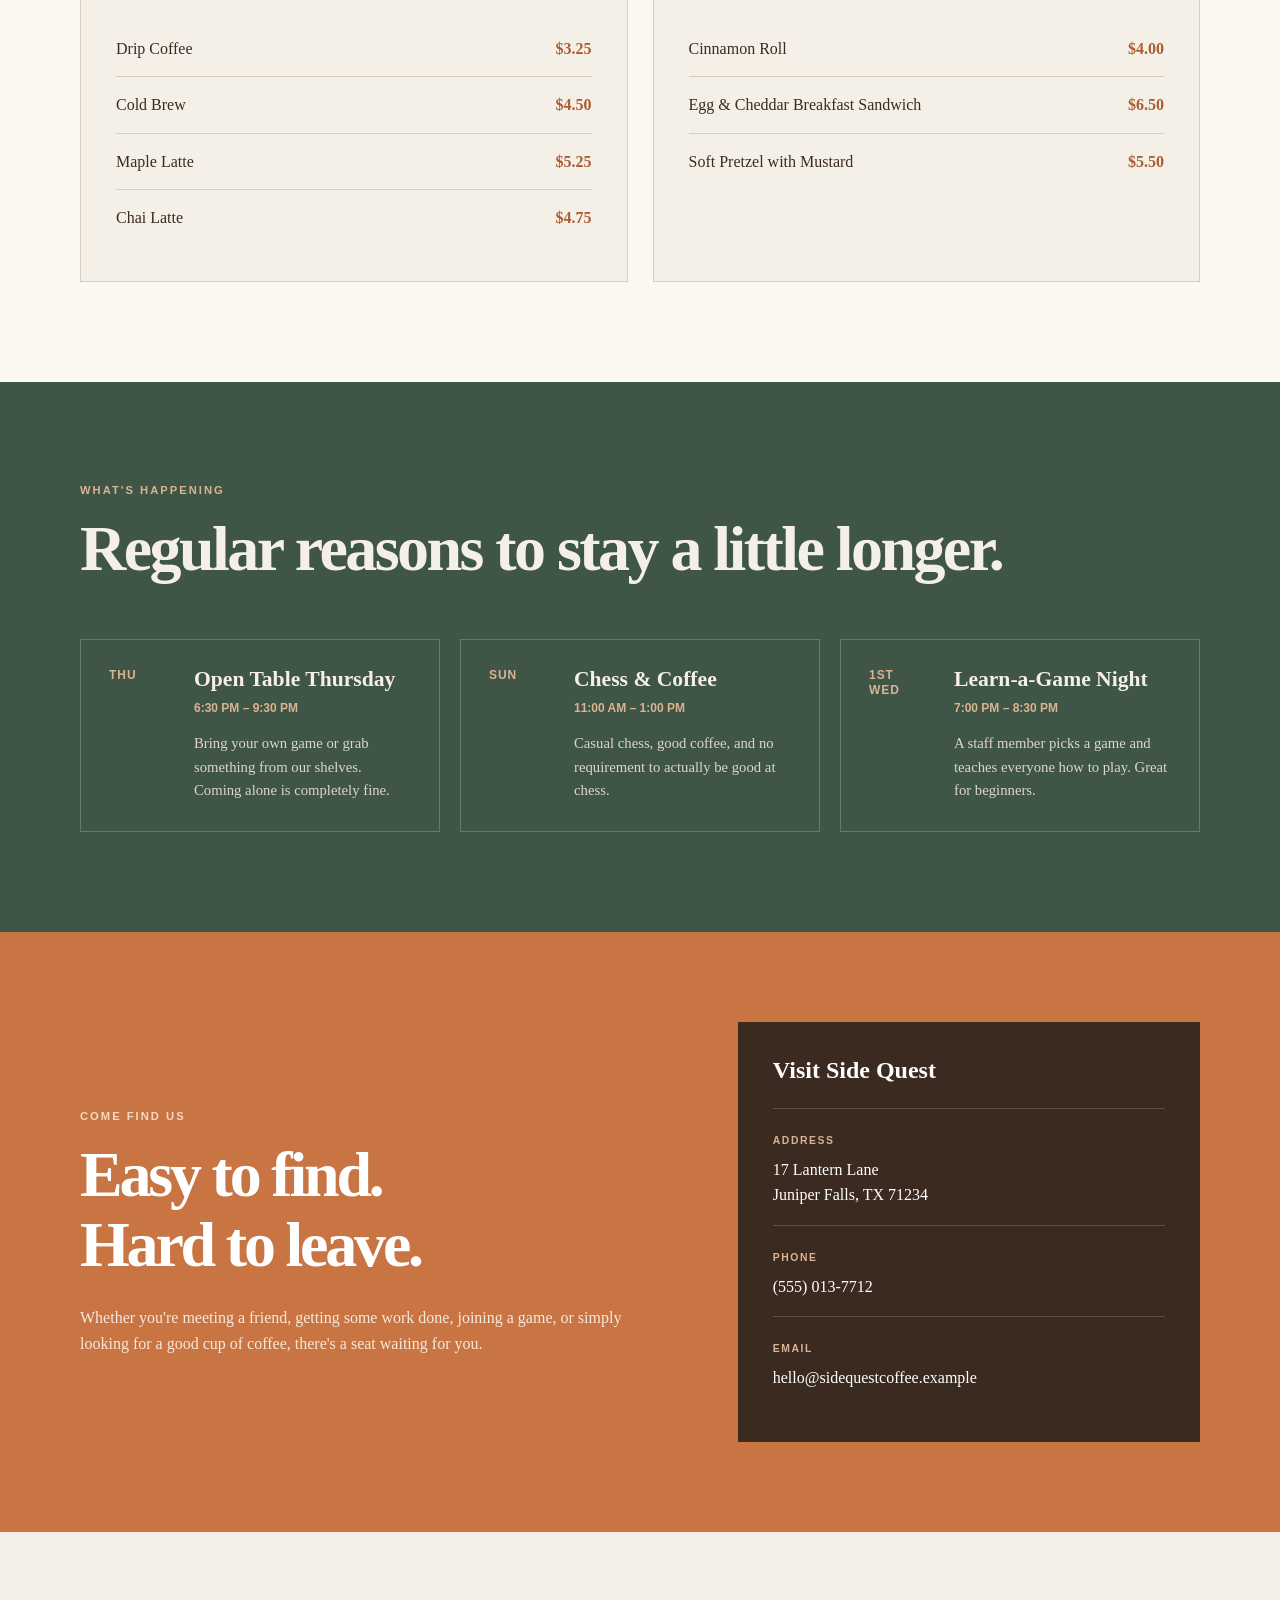
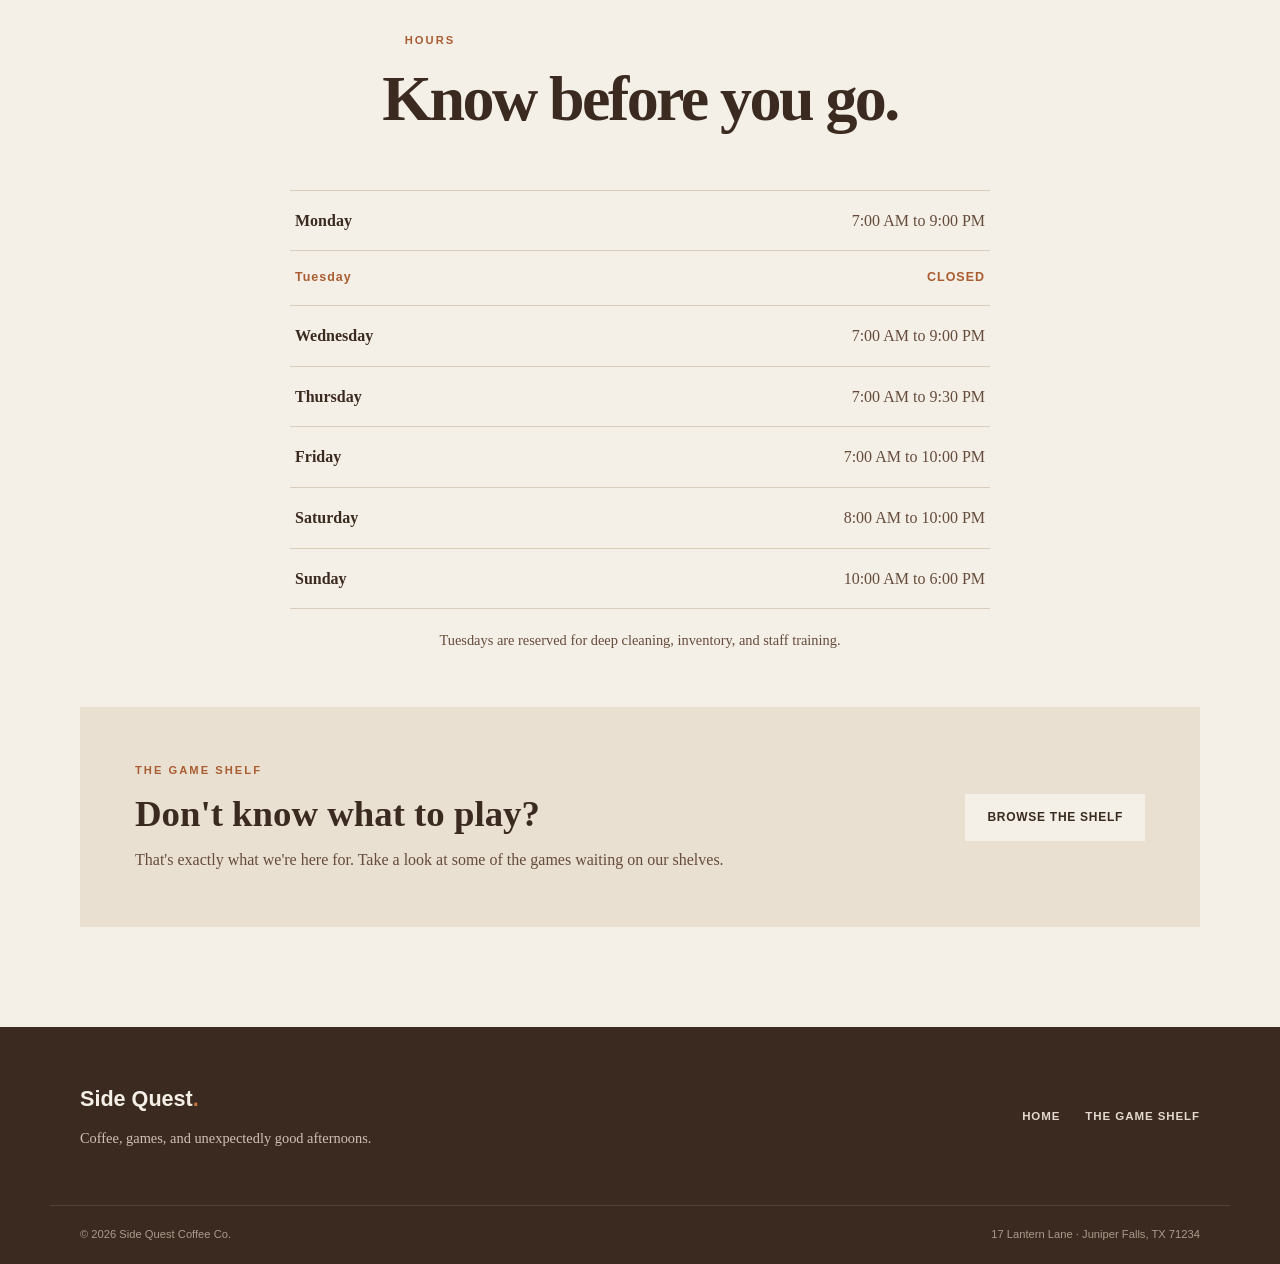
==== commit 78b9666c: "Update index.html" ====
--- a/index.html
+++ b/index.html
@@ -13,6 +13,7 @@
         <div class="nav-container">
             <a href="index.html" class="logo">
     <img src="images/logo.png" alt="Side Quest Coffee Co. logo">
+         alt="Side Quest Coffee Co. logo featuring a coffee mug beside tabletop game pieces">
             </a>
 
             <nav aria-label="Main navigation">
--- a/style.css
+++ b/style.css
@@ -191,15 +191,7 @@
 
 
 /* ---------- Home Hero ---------- */
-.hero-image {
-    display: none;
-}
-
-.hero-image img {
-    width: 100%;
-    height: 100%;
-    object-fit: cover;
-}
+
 
 .hero {
     min-height: 650px;
@@ -904,3 +896,12 @@
         gap: 5px;
     }
 }
+
+
+.logo img {
+    display: block;
+    width: 150px;
+    height: auto;
+    max-height: 60px;
+    object-fit: contain;
+}
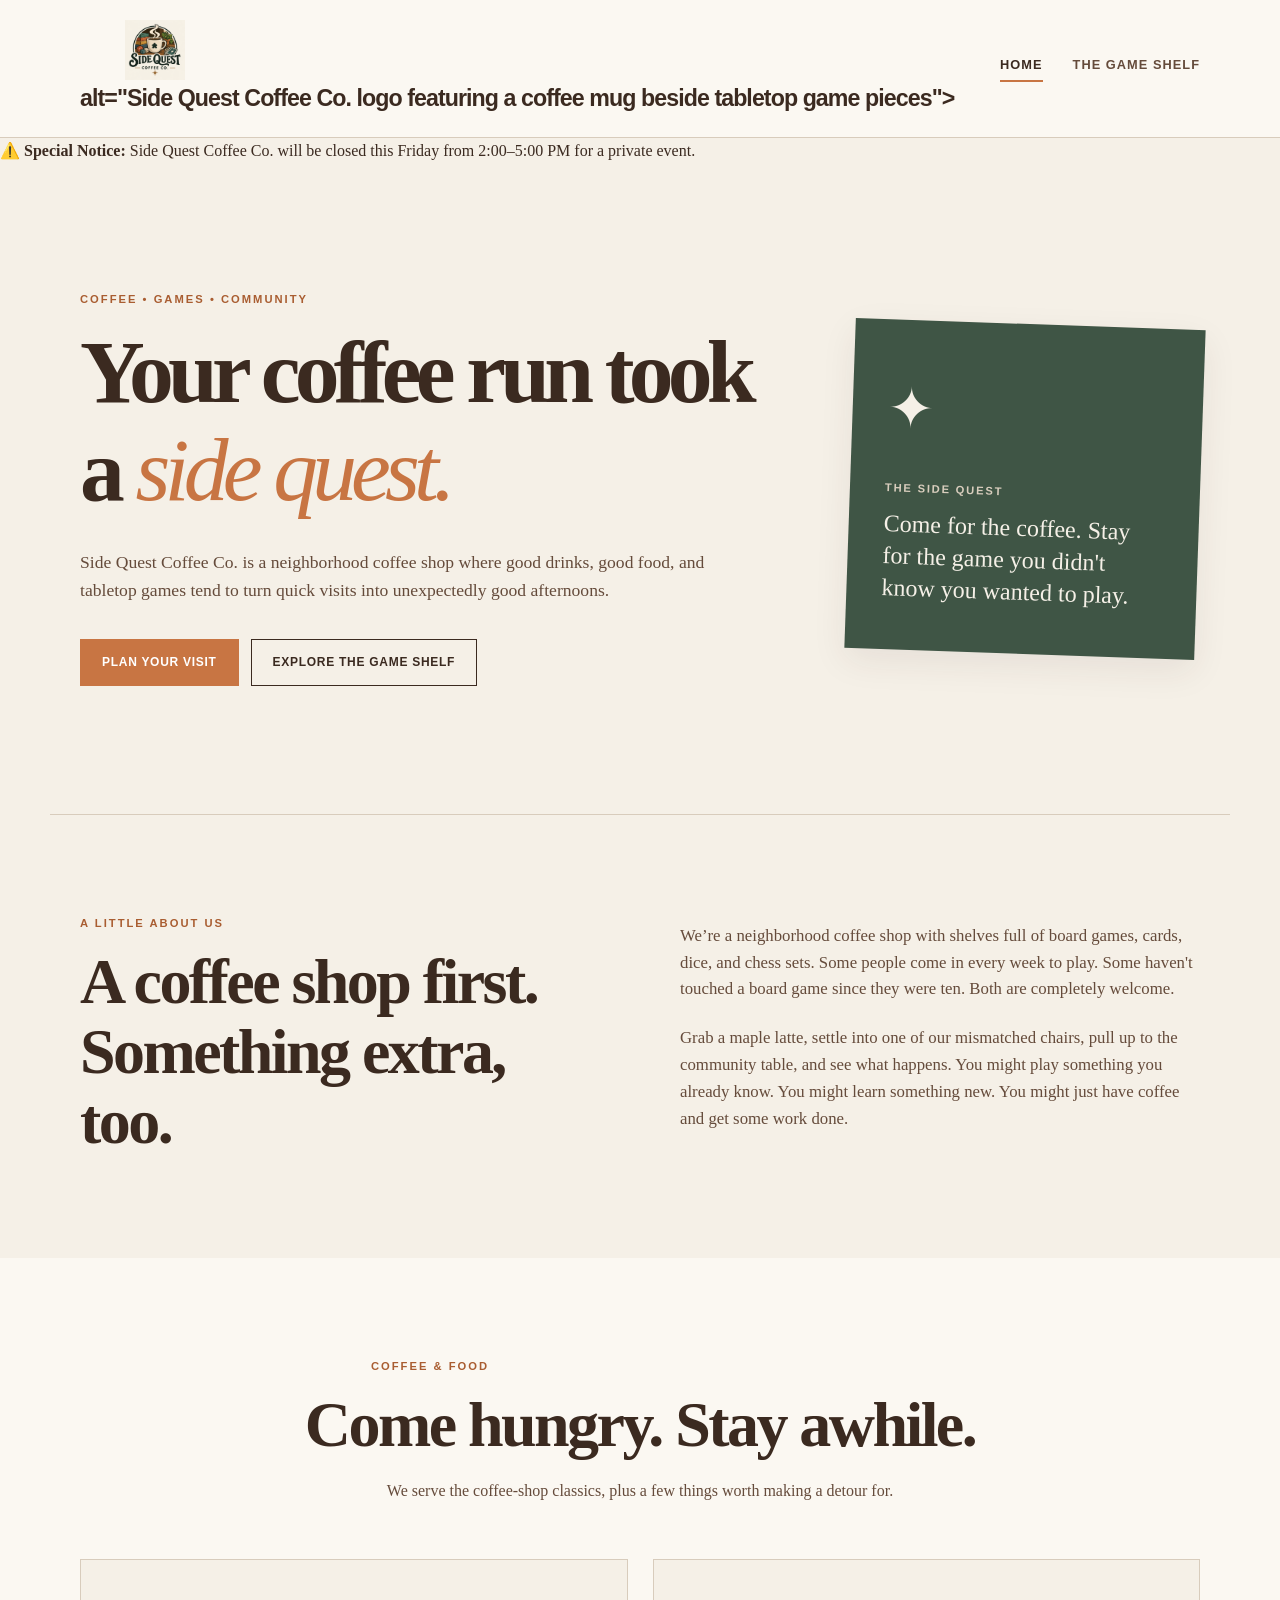
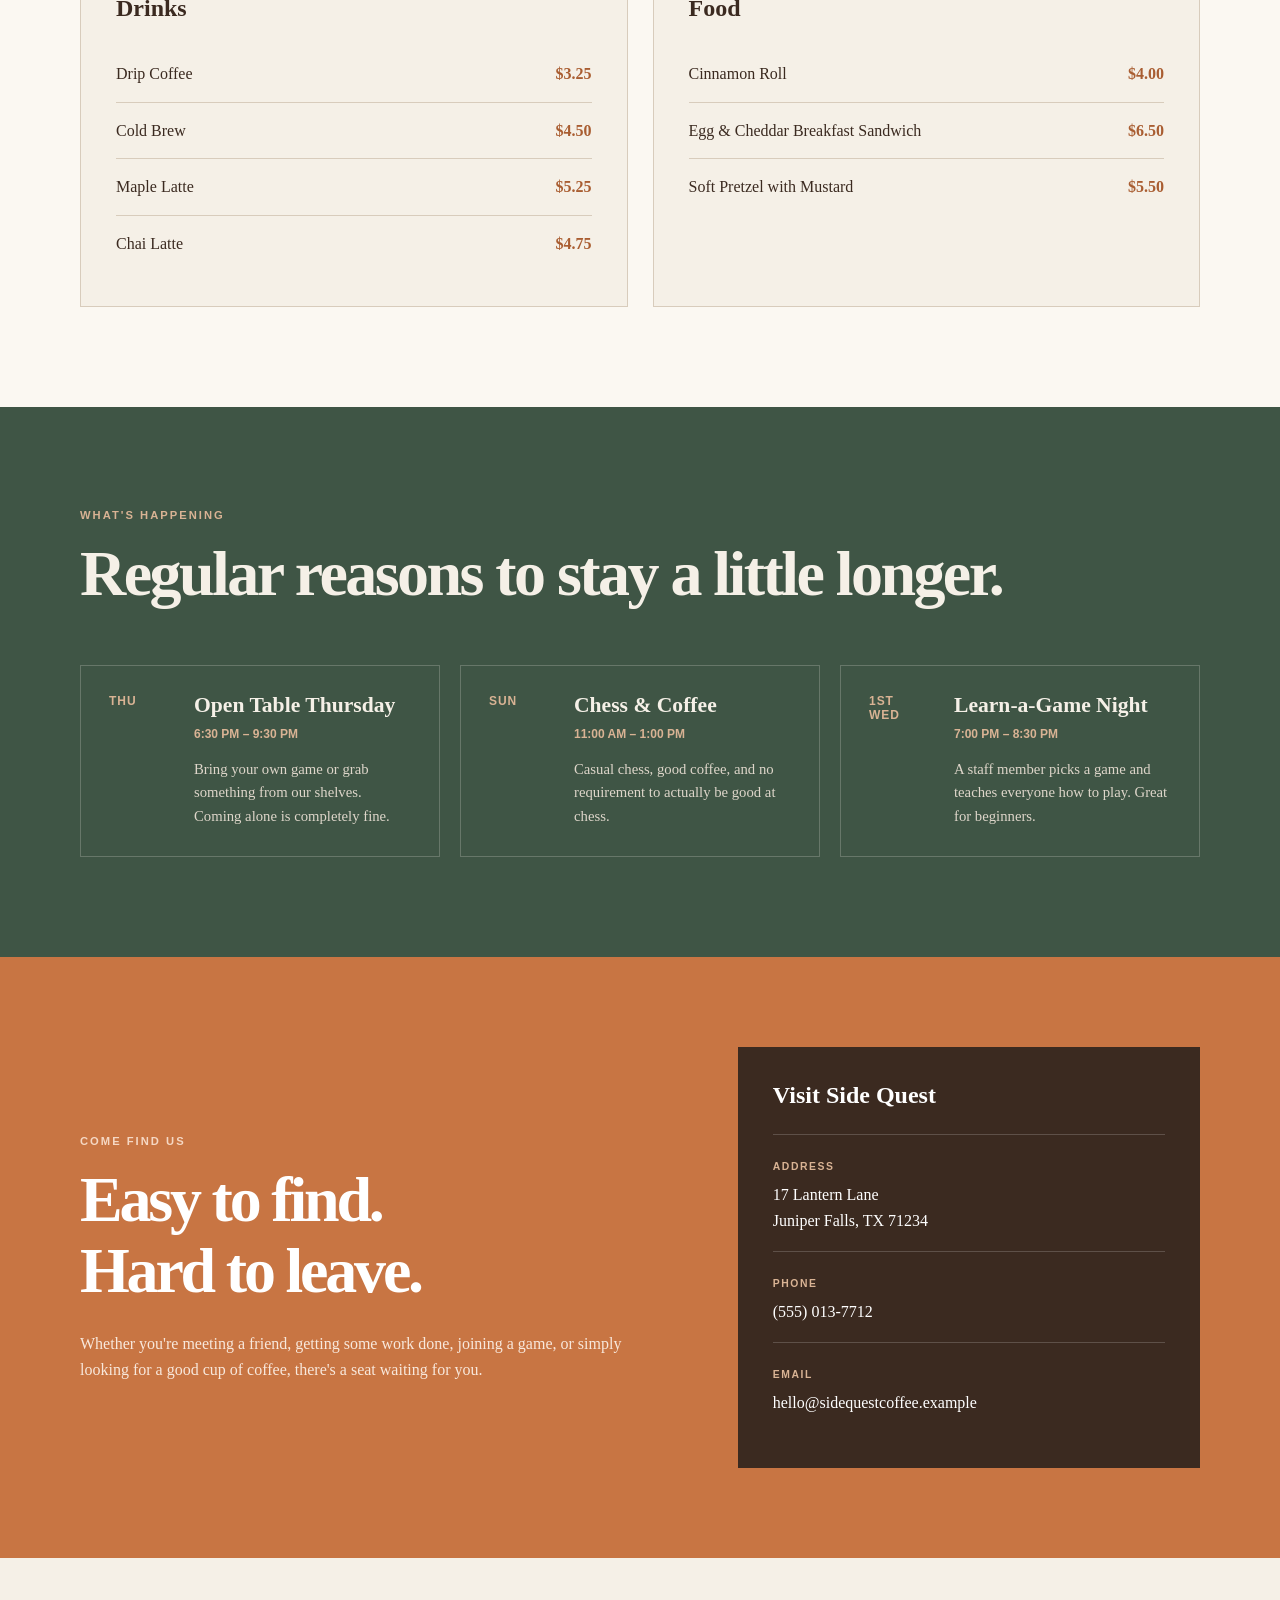
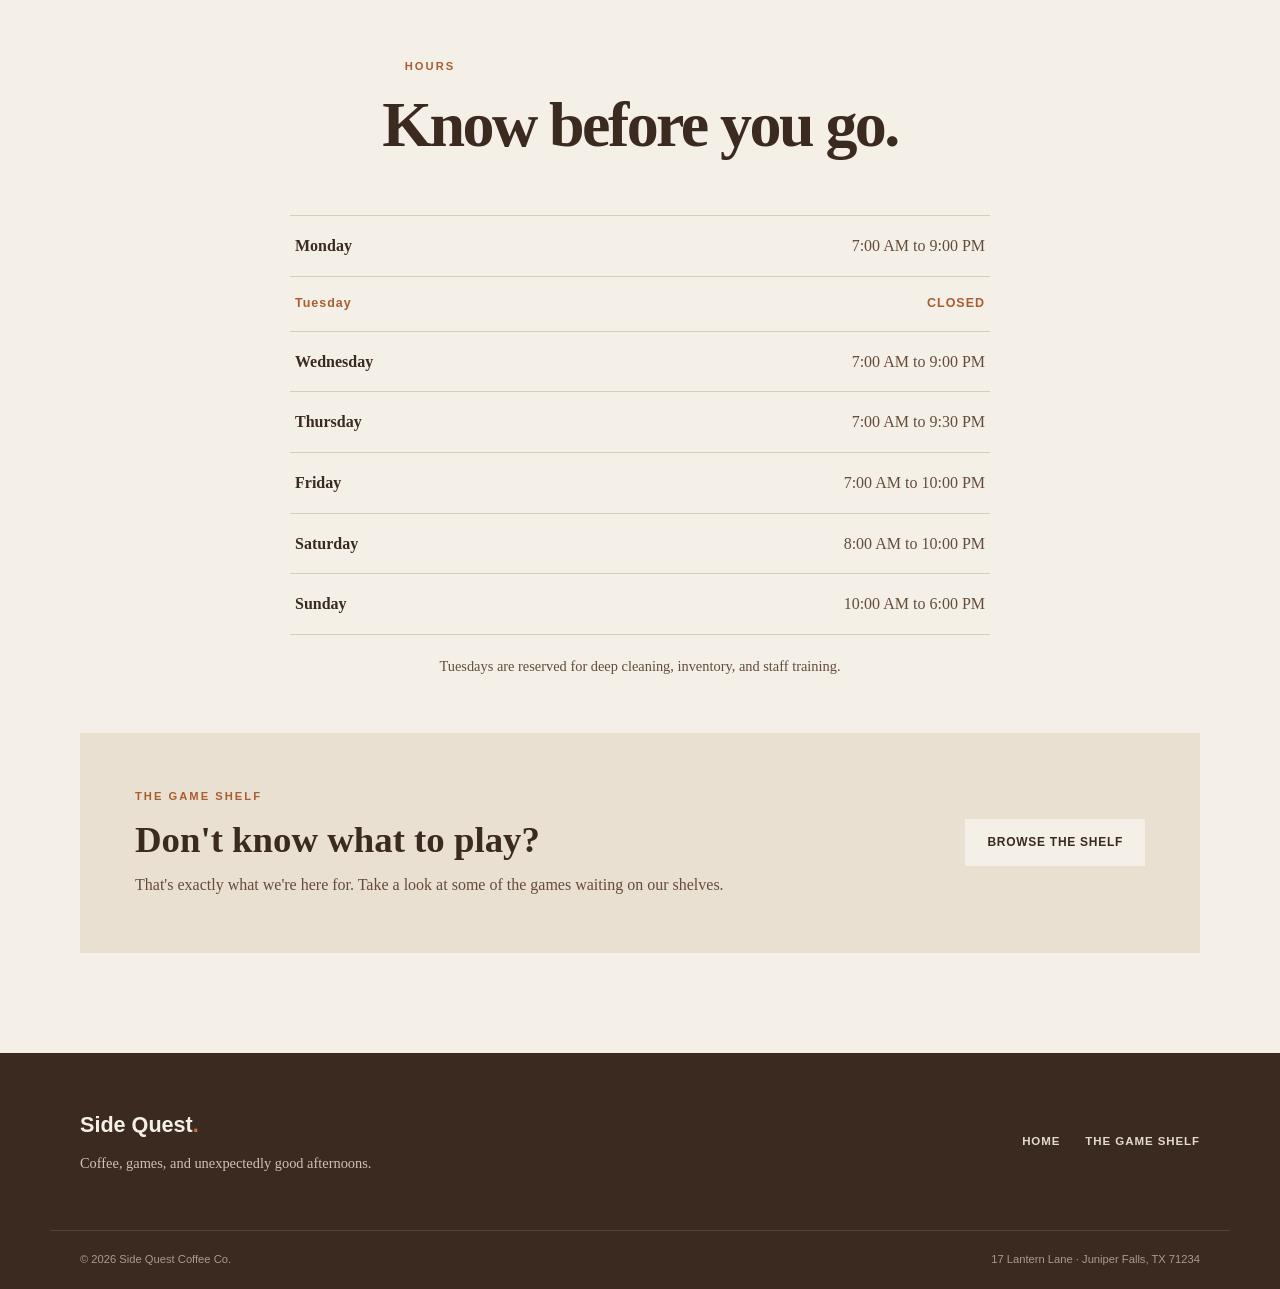
==== commit e2badc1b: "Update index.html" ====
--- a/index.html
+++ b/index.html
@@ -23,6 +23,10 @@
         </div>
     </header>
 
+    <div class="notice">
+    <strong>⚠️ Special Notice:</strong> Side Quest Coffee Co. will be closed this Friday from 2:00–5:00 PM for a private event.
+</div>
+
     <main>
 
         <!-- Hero -->
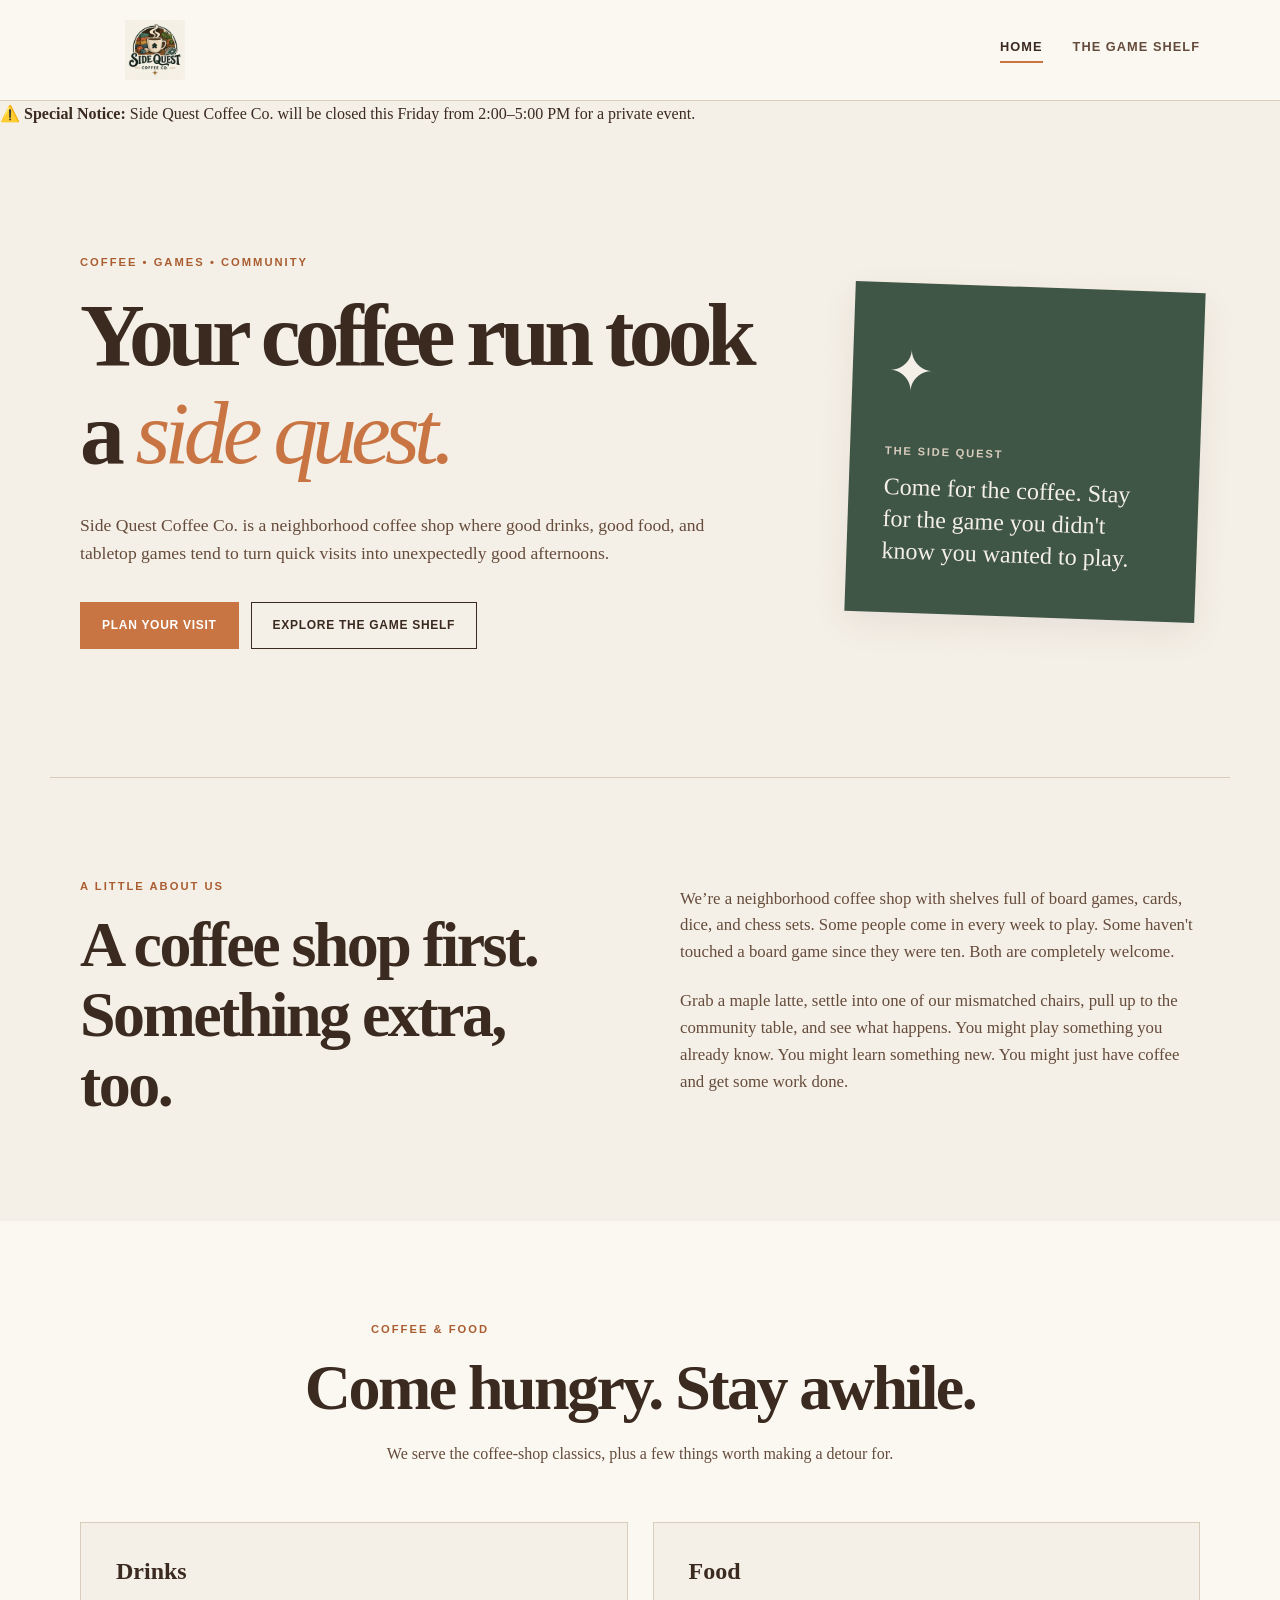
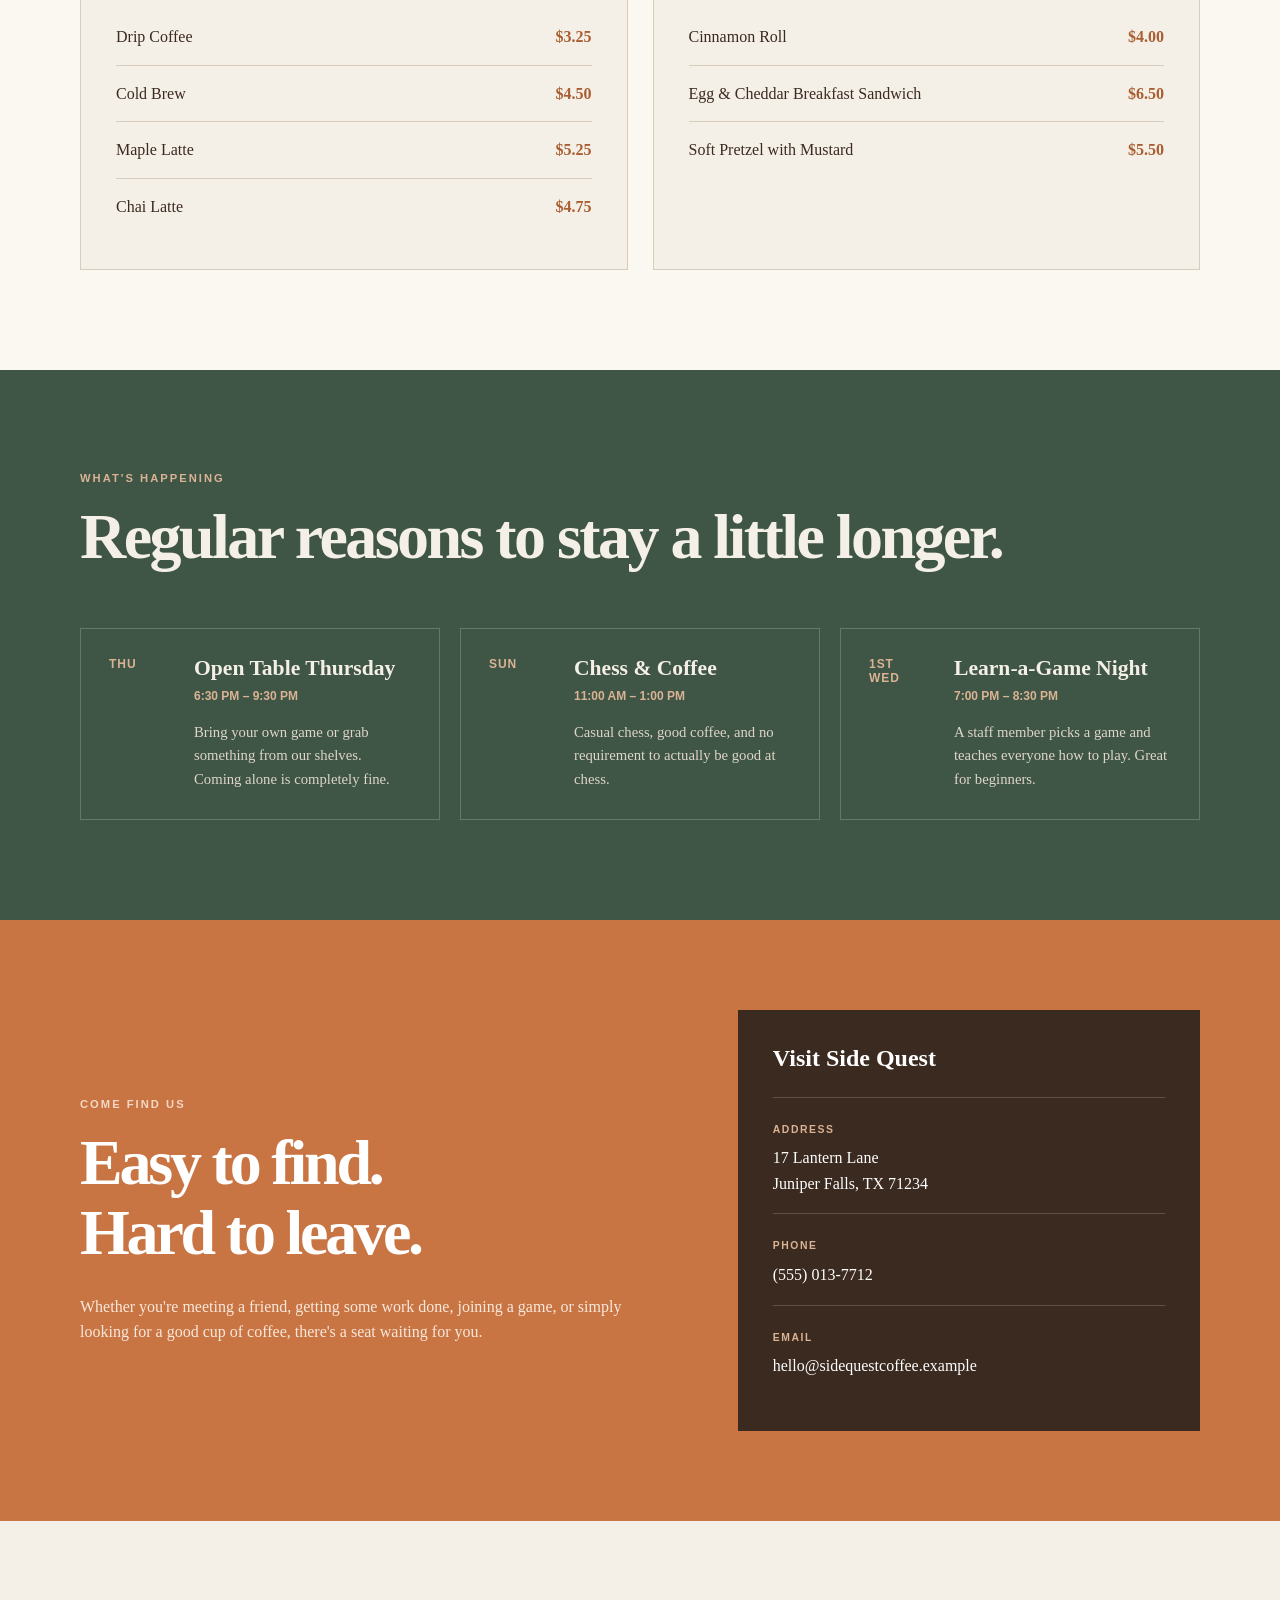
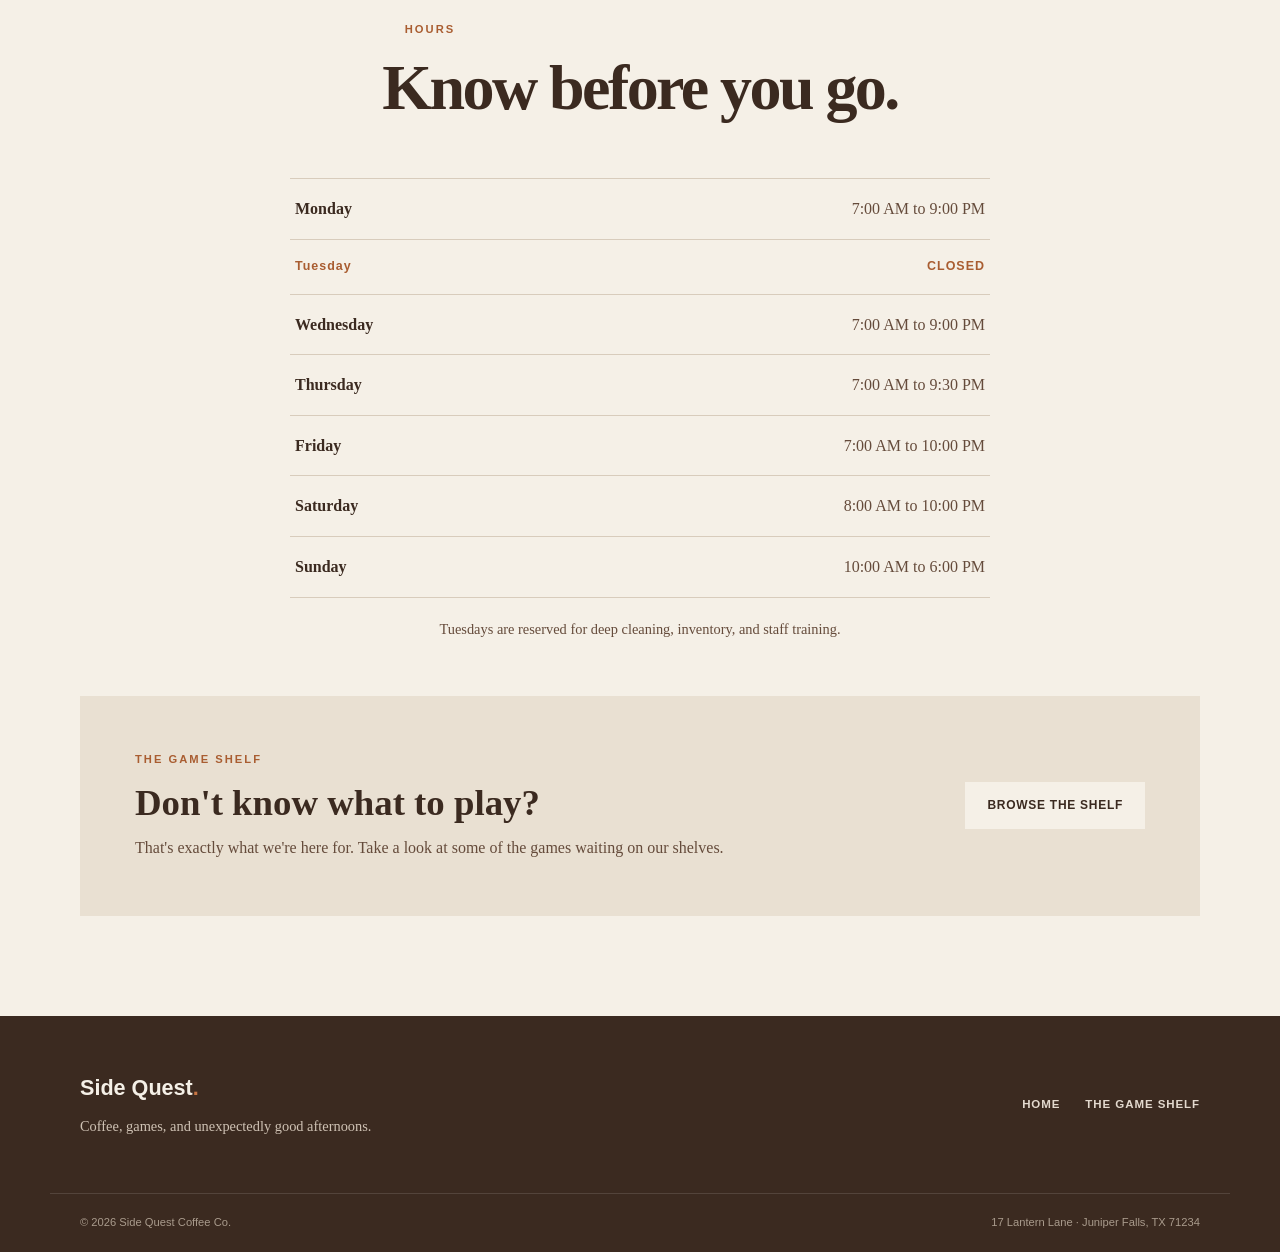
==== commit ad39e6ec: "Update index.html" ====
--- a/index.html
+++ b/index.html
@@ -12,8 +12,8 @@
     <header class="site-header">
         <div class="nav-container">
             <a href="index.html" class="logo">
-    <img src="images/logo.png" alt="Side Quest Coffee Co. logo">
-         alt="Side Quest Coffee Co. logo featuring a coffee mug beside tabletop game pieces">
+                <img src="images/logo.png"
+                     alt="Side Quest Coffee Co. logo featuring a coffee mug beside tabletop game pieces">
             </a>
 
             <nav aria-label="Main navigation">
